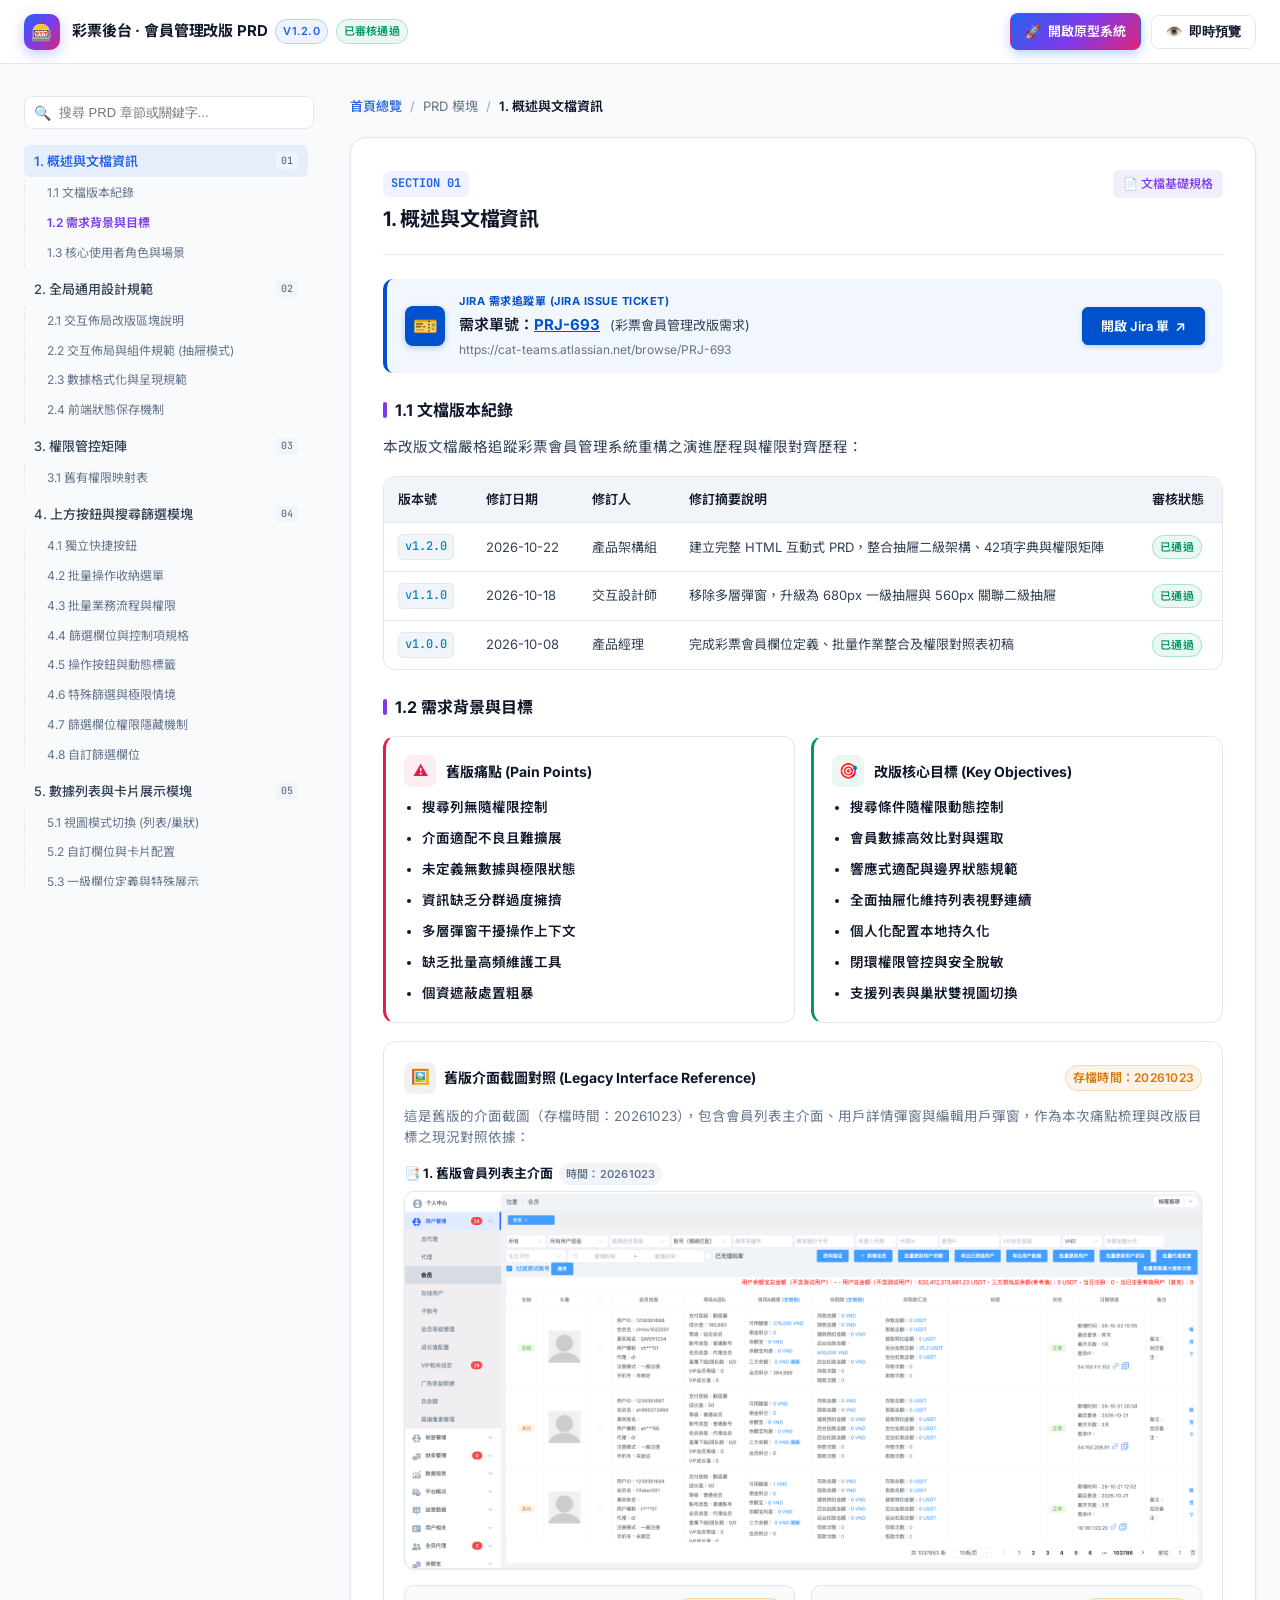
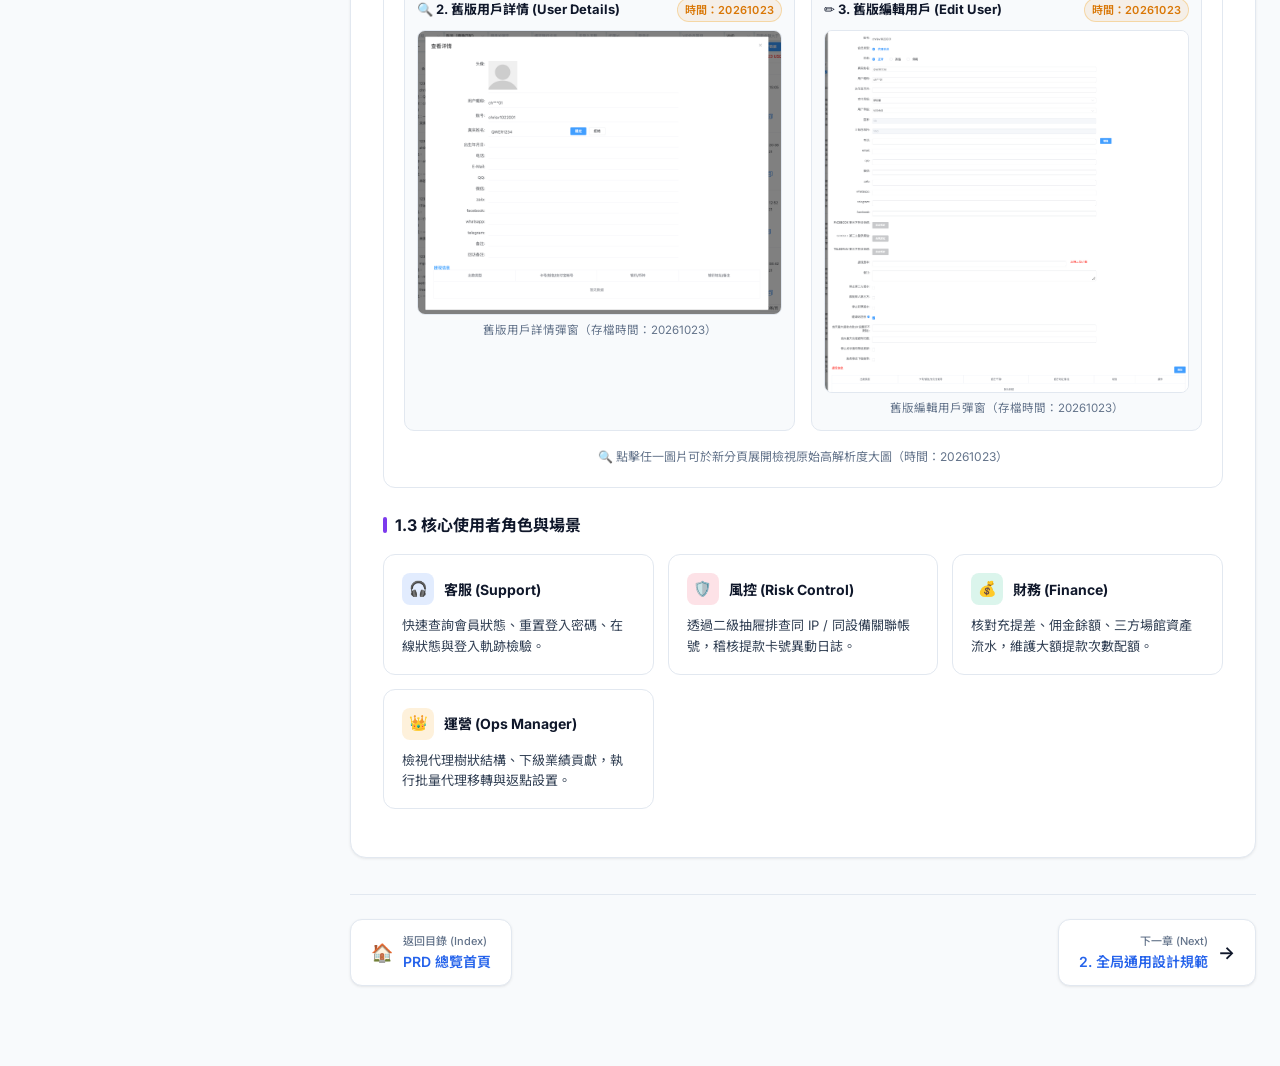
==== section-1.html @ 3790c060 "feat: 彩票後台會員管理改版 PRD 與交互設計規格文檔" ====
<!DOCTYPE html>
<html lang="zh-TW">

<head>
  <meta charset="UTF-8">
  <meta name="viewport" content="width=device-width, initial-scale=1.0">
  <title>《彩票後台 - 會員管理改版 PRD》- 1. 概述與文檔資訊</title>
  <meta name="description" content="文檔版本修訂歷史、舊版痛點（多層彈窗、無數據未定義、個資粗暴留白）與改版目標。">

  <!-- Google Fonts: Inter & JetBrains Mono -->
  <link rel="preconnect" href="https://fonts.googleapis.com">
  <link rel="preconnect" href="https://fonts.gstatic.com" crossorigin>
  <link
    href="https://fonts.googleapis.com/css2?family=Inter:wght@300;400;500;600;700;800&family=JetBrains+Mono:wght@400;500;600&family=Noto+Sans+TC:wght@300;400;500;700&display=swap"
    rel="stylesheet">

  <link rel="stylesheet" href="css/style.css">
</head>

<body>

  <!-- Top Sticky Bar -->
  <header class="site-header">
    <a href="index.html" class="brand-area">
      <div class="brand-icon">🎰</div>
      <div class="brand-info">
        <h1>
          彩票後台 · 會員管理改版 PRD
          <span class="badge-tag badge-primary">v1.2.0</span>
          <span class="badge-tag badge-emerald">已審核通過</span>
        </h1>
      </div>
    </a>

    <div class="header-actions">
      <!-- Direct Prototype Link -->
      <a href="https://pm-doc-new-sport.pages.dev/" target="_blank" class="btn btn-primary" id="open-prototype-btn">
        <span>🚀</span>
        <span>開啟原型系統</span>
      </a>

      <!-- Quick Embed Preview Trigger -->
      <button class="btn btn-outline"
        onclick="openPrototypeModal('https://pm-doc-new-sport.pages.dev/content.html?mock=normal')">
        <span>👁️</span>
        <span>即時預覽</span>
      </button>
    </div>
  </header>

  <!-- Main Container -->
  <div class="app-container">

    <!-- Left Sidebar: TOC -->
    <aside class="sidebar">
      <div class="toc-search-box">
        <span class="toc-search-icon">🔍</span>
        <input type="text" class="toc-search-input" id="toc-filter" placeholder="搜尋 PRD 章節或關鍵字..."
          oninput="filterTOC()">
      </div>

      <nav class="toc-nav">
        <ul class="toc-list" id="toc-list">
          <li class="toc-item">
            <a href="section-1.html" class="toc-link active">
              <span>1. 概述與文檔資訊</span>
              <span class="toc-badge">01</span>
            </a>
            <ul class="toc-sublist">
              <li><a href="#sec-1-1" class="toc-sublink">1.1 文檔版本紀錄</a></li>
              <li><a href="#sec-1-2" class="toc-sublink">1.2 需求背景與目標</a></li>
              <li><a href="#sec-1-3" class="toc-sublink">1.3 核心使用者角色與場景</a></li>
            </ul>
          </li>
          <li class="toc-item">
            <a href="section-2.html" class="toc-link">
              <span>2. 全局通用設計規範</span>
              <span class="toc-badge">02</span>
            </a>
            <ul class="toc-sublist">
              <li><a href="section-2.html#sec-2-1" class="toc-sublink">2.1 交互佈局改版區塊說明</a></li>
              <li><a href="section-2.html#sec-2-2" class="toc-sublink">2.2 交互佈局與組件規範 (抽屜模式)</a></li>
              <li><a href="section-2.html#sec-2-3" class="toc-sublink">2.3 數據格式化與呈現規範</a></li>
              <li><a href="section-2.html#sec-2-4" class="toc-sublink">2.4 前端狀態保存機制</a></li>
            </ul>
          </li>
          <li class="toc-item">
            <a href="section-3.html" class="toc-link">
              <span>3. 權限管控矩陣</span>
              <span class="toc-badge">03</span>
            </a>
            <ul class="toc-sublist">
              <li><a href="section-3.html#sec-3-1" class="toc-sublink">3.1 舊有權限映射表</a></li>
            </ul>
          </li>
          <li class="toc-item">
            <a href="section-4.html" class="toc-link">
              <span>4. 上方按鈕與搜尋篩選模塊</span>
              <span class="toc-badge">04</span>
            </a>
            <ul class="toc-sublist">
              <li><a href="section-4.html#sec-4-1" class="toc-sublink">4.1 獨立快捷按鈕</a></li>
              <li><a href="section-4.html#sec-4-2" class="toc-sublink">4.2 批量操作收納選單</a></li>
              <li><a href="section-4.html#sec-4-3" class="toc-sublink">4.3 批量業務流程與權限</a></li>
              <li><a href="section-4.html#sec-4-4" class="toc-sublink">4.4 篩選欄位與控制項規格</a></li>
              <li><a href="section-4.html#sec-4-5" class="toc-sublink">4.5 操作按鈕與動態標籤</a></li>
              <li><a href="section-4.html#sec-4-6" class="toc-sublink">4.6 特殊篩選與極限情境</a></li>
              <li><a href="section-4.html#sec-4-7" class="toc-sublink">4.7 篩選欄位權限隱藏機制</a></li>
              <li><a href="section-4.html#sec-4-8" class="toc-sublink">4.8 自訂篩選欄位</a></li>
            </ul>
          </li>
          <li class="toc-item">
            <a href="section-5.html" class="toc-link">
              <span>5. 數據列表與卡片展示模塊</span>
              <span class="toc-badge">05</span>
            </a>
            <ul class="toc-sublist">
              <li><a href="section-5.html#sec-5-1" class="toc-sublink">5.1 視圖模式切換 (列表/巢狀)</a></li>
              <li><a href="section-5.html#sec-5-2" class="toc-sublink">5.2 自訂欄位與卡片配置</a></li>
              <li><a href="section-5.html#sec-5-3" class="toc-sublink">5.3 一級欄位定義與特殊展示</a></li>
              <li><a href="section-5.html#sec-5-3-2" class="toc-sublink">5.3.2 列表模式展開卡片規格</a></li>
            </ul>
          </li>
          <li class="toc-item">
            <a href="section-6.html" class="toc-link">
              <span>6. 單筆會員操作與詳情抽屜</span>
              <span class="toc-badge">06</span>
            </a>
            <ul class="toc-sublist">
              <li><a href="section-6.html#sec-6-1" class="toc-sublink">6.1 編輯用戶抽屜 (基本信息/設置)</a></li>
              <li><a href="section-6.html#sec-6-2" class="toc-sublink">6.2 會員詳情抽屜 (4大分頁)</a></li>
              <li><a href="section-6.html#sec-6-3" class="toc-sublink">6.3 二級抽屜互動機制 (同IP/設備)</a></li>
            </ul>
          </li>
          <li class="toc-item">
            <a href="section-7.html" class="toc-link">
              <span>7. 介面狀態規範</span>
              <span class="toc-badge">07</span>
            </a>
            <ul class="toc-sublist">
              <li><a href="section-7.html#sec-7-1" class="toc-sublink">7.1 正常狀態 (Normal State)</a></li>
              <li><a href="section-7.html#sec-7-2" class="toc-sublink">7.2 無數據狀態 (Empty State)</a></li>
              <li><a href="section-7.html#sec-7-3" class="toc-sublink">7.3 極限狀態 (Edge / Extreme State)</a></li>
            </ul>
          </li>
          <li class="toc-item">
            <a href="section-8.html" class="toc-link">
              <span>8. 附錄：欄位字典與數據定義</span>
              <span class="toc-badge">08</span>
            </a>
            <ul class="toc-sublist">
              <li><a href="section-8.html#sec-8-1" class="toc-sublink">8.1 基礎帳號與狀態 (12項)</a></li>
              <li><a href="section-8.html#sec-8-2" class="toc-sublink">8.2 等級與額度 (7項)</a></li>
              <li><a href="section-8.html#sec-8-3" class="toc-sublink">8.3 財務與資金流水 (13項)</a></li>
              <li><a href="section-8.html#sec-8-4" class="toc-sublink">8.4 關係、推薦與軌跡 (8項)</a></li>
              <li><a href="section-8.html#sec-8-5" class="toc-sublink">8.5 備註欄位 (2項)</a></li>
            </ul>
          </li>
        </ul>
      </nav>
    </aside>

    <!-- Main Content Area -->
    <main class="content-area">

      <!-- Breadcrumb Bar -->
      <div class="breadcrumb-bar">
        <a href="index.html">首頁總覽</a>
        <span class="breadcrumb-separator">/</span>
        <span>PRD 模塊</span>
        <span class="breadcrumb-separator">/</span>
        <span style="color: var(--text-main); font-weight: 600;">1. 概述與文檔資訊</span>
      </div>

      <!-- SECTION 1 -->
      <section id="section-1" class="section-card">
        <div class="section-header">
          <div>
            <span class="section-number">SECTION 01</span>
            <h2 class="section-title">1. 概述與文檔資訊</h2>
          </div>
          <span class="section-source">📄 文檔基礎規格</span>
        </div>

        <!-- Jira Issue Link Banner -->
        <div class="callout callout-info"
          style="margin-bottom: 24px; display: flex; align-items: center; justify-content: space-between; flex-wrap: wrap; gap: 16px; background: rgba(0, 82, 204, 0.05); border-left: 4px solid #0052CC; padding: 14px 18px;">
          <div style="display: flex; align-items: center; gap: 14px;">
            <div
              style="width: 40px; height: 40px; border-radius: 8px; background: #0052CC; display: flex; align-items: center; justify-content: center; color: #fff; font-size: 20px; flex-shrink: 0; box-shadow: 0 2px 6px rgba(0, 82, 204, 0.25);">
              🎫
            </div>
            <div>
              <div
                style="font-size: 11px; font-weight: 700; color: #0052CC; text-transform: uppercase; letter-spacing: 0.5px; margin-bottom: 2px;">
                Jira 需求追蹤單 (Jira Issue Ticket)
              </div>
              <div style="font-size: 15px; font-weight: 600; color: var(--text-main);">
                需求單號：<a href="https://cat-teams.atlassian.net/browse/PRJ-693" target="_blank" rel="noopener noreferrer"
                  style="color: #0052CC; font-weight: 700; text-decoration: underline;">PRJ-693</a>
                <span
                  style="color: var(--text-muted); font-weight: 400; font-size: 13px; margin-left: 6px;">(彩票會員管理改版需求)</span>
              </div>
              <div style="font-size: 12px; color: var(--text-subtle); margin-top: 3px; font-family: var(--font-mono);">
                <a href="https://cat-teams.atlassian.net/browse/PRJ-693" target="_blank" rel="noopener noreferrer"
                  style="color: inherit; text-decoration: none;">https://cat-teams.atlassian.net/browse/PRJ-693</a>
              </div>
            </div>
          </div>
          <div>
            <a href="https://cat-teams.atlassian.net/browse/PRJ-693" target="_blank" rel="noopener noreferrer"
              class="btn btn-primary"
              style="background: #0052CC; border-color: #0052CC; padding: 7px 18px; font-size: 13px; font-weight: 600; text-decoration: none; border-radius: 6px; box-shadow: 0 2px 4px rgba(0, 82, 204, 0.2); display: inline-flex; align-items: center; gap: 6px;">
              <span>開啟 Jira 單</span>
              <span style="font-size: 14px;">↗</span>
            </a>
          </div>
        </div>

        <h3 id="sec-1-1" class="sub-title">1.1 文檔版本紀錄</h3>
        <p class="paragraph">本改版文檔嚴格追蹤彩票會員管理系統重構之演進歷程與權限對齊歷程：</p>

        <div class="table-container">
          <table class="data-table">
            <thead>
              <tr>
                <th>版本號</th>
                <th>修訂日期</th>
                <th>修訂人</th>
                <th>修訂摘要說明</th>
                <th>審核狀態</th>
              </tr>
            </thead>
            <tbody>
              <tr>
                <td><span class="code-pill">v1.2.0</span></td>
                <td>2026-10-22</td>
                <td>產品架構組</td>
                <td>建立完整 HTML 互動式 PRD，整合抽屜二級架構、42項字典與權限矩陣</td>
                <td><span class="badge-tag badge-emerald">已通過</span></td>
              </tr>
              <tr>
                <td><span class="code-pill">v1.1.0</span></td>
                <td>2026-10-18</td>
                <td>交互設計師</td>
                <td>移除多層彈窗，升級為 680px 一級抽屜與 560px 關聯二級抽屜</td>
                <td><span class="badge-tag badge-emerald">已通過</span></td>
              </tr>
              <tr>
                <td><span class="code-pill">v1.0.0</span></td>
                <td>2026-10-08</td>
                <td>產品經理</td>
                <td>完成彩票會員欄位定義、批量作業整合及權限對照表初稿</td>
                <td><span class="badge-tag badge-emerald">已通過</span></td>
              </tr>
            </tbody>
          </table>
        </div>

        <h3 id="sec-1-2" class="sub-title">1.2 需求背景與目標</h3>
        <div class="grid-2">
          <div class="feature-box" style="border-left: 3px solid var(--rose);">
            <div class="feature-box-header">
              <div class="feature-icon" style="background: var(--rose-light); color: var(--rose);">⚠️</div>
              <div class="feature-title">舊版痛點 (Pain Points)</div>
            </div>
            <div class="feature-desc">
              <ul
                style="padding-left: 18px; margin-top: 6px; display: flex; flex-direction: column; gap: 10px; color: var(--text-main, #0f172a); font-weight: 600; font-size: 13.5px;">
                <li>搜尋列無隨權限控制</li>
                <li>介面適配不良且難擴展</li>
                <li>未定義無數據與極限狀態</li>
                <li>資訊缺乏分群過度擁擠</li>
                <li>多層彈窗干擾操作上下文</li>
                <li>缺乏批量高頻維護工具</li>
                <li>個資遮蔽處置粗暴</li>
              </ul>
            </div>
          </div>

          <div class="feature-box" style="border-left: 3px solid var(--emerald);">
            <div class="feature-box-header">
              <div class="feature-icon" style="background: var(--emerald-light); color: var(--emerald);">🎯</div>
              <div class="feature-title">改版核心目標 (Key Objectives)</div>
            </div>
            <div class="feature-desc">
              <ul
                style="padding-left: 18px; margin-top: 6px; display: flex; flex-direction: column; gap: 10px; color: var(--text-main, #0f172a); font-weight: 600; font-size: 13.5px;">
                <li>搜尋條件隨權限動態控制</li>
                <li>會員數據高效比對與選取</li>
                <li>響應式適配與邊界狀態規範</li>
                <li>全面抽屜化維持列表視野連續</li>
                <li>個人化配置本地持久化</li>
                <li>閉環權限管控與安全脫敏</li>
                <li>支援列表與巢狀雙視圖切換</li>
              </ul>
            </div>
          </div>
        </div>

        <!-- Legacy Interface Screenshot Reference -->
        <div class="feature-box" style="margin-top: 18px; padding: 20px;">
          <div class="feature-box-header"
            style="justify-content: space-between; align-items: center; margin-bottom: 12px;">
            <div style="display: flex; align-items: center; gap: 8px;">
              <div class="feature-icon" style="background: rgba(148, 163, 184, 0.15); color: #475569;">🖼️</div>
              <div class="feature-title">舊版介面截圖對照 (Legacy Interface Reference)</div>
            </div>
            <span class="badge-tag badge-amber" style="font-size: 12px;">存檔時間：20261023</span>
          </div>
          <p style="font-size: 13.5px; color: var(--text-subtle); margin-bottom: 14px; line-height: 1.6;">
            這是舊版的介面截圖（存檔時間：20261023），包含會員列表主介面、用戶詳情彈窗與編輯用戶彈窗，作為本次痛點梳理與改版目標之現況對照依據：
          </p>

          <!-- 1. 主列表介面 -->
          <div style="margin-bottom: 16px;">
            <div
              style="font-size: 13px; font-weight: 700; color: var(--text-main); margin-bottom: 6px; display: flex; align-items: center; gap: 6px;">
              <span>📑 1. 舊版會員列表主介面</span>
              <span class="badge-tag" style="background: #f1f5f9; color: #64748b; font-size: 11px;">時間：20261023</span>
            </div>
            <div
              style="border-radius: 10px; overflow: hidden; border: 1px solid var(--border-subtle); box-shadow: var(--shadow-sm); background: #f8fafc;">
              <a href="lottery_usermagement_1023.png" target="_blank" title="點擊檢視原圖">
                <img src="lottery_usermagement_1023.png" alt="舊版彩票會員管理介面截圖 20261023"
                  style="width: 100%; height: auto; display: block; cursor: zoom-in;">
              </a>
            </div>
          </div>

          <!-- 2. 用戶詳情與編輯用戶 2-Column Grid -->
          <div class="grid-2" style="margin-top: 14px; gap: 16px;">
            <!-- 用戶詳情 -->
            <div
              style="background: var(--bg-body); border: 1px solid var(--border-subtle); border-radius: 10px; padding: 12px;">
              <div
                style="font-size: 13px; font-weight: 700; color: var(--text-main); margin-bottom: 8px; display: flex; align-items: center; justify-content: space-between;">
                <span>🔍 2. 舊版用戶詳情 (User Details)</span>
                <span class="badge-tag badge-amber" style="font-size: 11px;">時間：20261023</span>
              </div>
              <div
                style="border-radius: 8px; overflow: hidden; border: 1px solid var(--border-subtle); background: #fff;">
                <a href="lottery_usermagement_1023_detail.png" target="_blank" title="點擊檢視用戶詳情原圖">
                  <img src="lottery_usermagement_1023_detail.png" alt="舊版彩票會員用戶詳情截圖 20261023"
                    style="width: 100%; height: auto; display: block; cursor: zoom-in;">
                </a>
              </div>
              <div style="margin-top: 6px; font-size: 11.5px; color: var(--text-subtle); text-align: center;">
                舊版用戶詳情彈窗（存檔時間：20261023）
              </div>
            </div>

            <!-- 編輯用戶 -->
            <div
              style="background: var(--bg-body); border: 1px solid var(--border-subtle); border-radius: 10px; padding: 12px;">
              <div
                style="font-size: 13px; font-weight: 700; color: var(--text-main); margin-bottom: 8px; display: flex; align-items: center; justify-content: space-between;">
                <span>✏️ 3. 舊版編輯用戶 (Edit User)</span>
                <span class="badge-tag badge-amber" style="font-size: 11px;">時間：20261023</span>
              </div>
              <div
                style="border-radius: 8px; overflow: hidden; border: 1px solid var(--border-subtle); background: #fff;">
                <a href="lottery_usermagement_1023_edit.png" target="_blank" title="點擊檢視編輯用戶原圖">
                  <img src="lottery_usermagement_1023_edit.png" alt="舊版彩票會員編輯用戶截圖 20261023"
                    style="width: 100%; height: auto; display: block; cursor: zoom-in;">
                </a>
              </div>
              <div style="margin-top: 6px; font-size: 11.5px; color: var(--text-subtle); text-align: center;">
                舊版編輯用戶彈窗（存檔時間：20261023）
              </div>
            </div>
          </div>

          <div style="margin-top: 10px; font-size: 12px; color: var(--text-subtle); text-align: center;">
            🔍 點擊任一圖片可於新分頁展開檢視原始高解析度大圖（時間：20261023）
          </div>
        </div>

        <h3 id="sec-1-3" class="sub-title">1.3 核心使用者角色與場景</h3>
        <div class="grid-4">
          <div class="feature-box">
            <div class="feature-box-header">
              <div class="feature-icon" style="background: rgba(59, 130, 246, 0.15); color: var(--primary);">🎧</div>
              <div class="feature-title">客服 (Support)</div>
            </div>
            <div class="feature-desc">快速查詢會員狀態、重置登入密碼、在線狀態與登入軌跡檢驗。</div>
          </div>
          <div class="feature-box">
            <div class="feature-box-header">
              <div class="feature-icon" style="background: rgba(244, 63, 94, 0.15); color: var(--rose);">🛡️</div>
              <div class="feature-title">風控 (Risk Control)</div>
            </div>
            <div class="feature-desc">透過二級抽屜排查同 IP / 同設備關聯帳號，稽核提款卡號異動日誌。</div>
          </div>
          <div class="feature-box">
            <div class="feature-box-header">
              <div class="feature-icon" style="background: rgba(16, 185, 129, 0.15); color: var(--emerald);">💰</div>
              <div class="feature-title">財務 (Finance)</div>
            </div>
            <div class="feature-desc">核對充提差、佣金餘額、三方場館資產流水，維護大額提款次數配額。</div>
          </div>
          <div class="feature-box">
            <div class="feature-box-header">
              <div class="feature-icon" style="background: rgba(245, 158, 11, 0.15); color: var(--amber);">👑</div>
              <div class="feature-title">運營 (Ops Manager)</div>
            </div>
            <div class="feature-desc">檢視代理樹狀結構、下級業績貢獻，執行批量代理移轉與返點設置。</div>
          </div>
        </div>
      </section>

      <!-- Page Navigation Buttons -->
      <div class="page-nav-bar">
        <a href="index.html" class="page-nav-btn prev">
          <span style="font-size: 18px;">🏠</span>
          <div>
            <span class="page-nav-subtitle">返回目錄 (Index)</span>
            <span class="page-nav-title">PRD 總覽首頁</span>
          </div>
        </a>
        <a href="section-2.html" class="page-nav-btn next">
          <div>
            <span class="page-nav-subtitle">下一章 (Next)</span>
            <span class="page-nav-title">2. 全局通用設計規範</span>
          </div>
          <span style="font-size: 18px;">→</span>
        </a>
      </div>

    </main>
  </div>

  <!-- Prototype Interactive Modal Preview -->
  <div class="modal-overlay" id="prototype-modal" onclick="closePrototypeModal(event)">
    <div class="modal-window" onclick="event.stopPropagation()">
      <div class="modal-header">
        <div style="display: flex; align-items: center; gap: 10px;">
          <span style="font-size: 16px;">🖥️</span>
          <span style="font-weight: 700; font-size: 14px;" id="modal-title">彩票會員管理原型預覽 (Prototype Live Preview)</span>
          <span class="badge-tag badge-primary" id="modal-state-badge">NORMAL STATE</span>
        </div>
        <div style="display: flex; align-items: center; gap: 8px;">
          <button class="btn btn-sm btn-outline"
            onclick="switchModalIframe('https://pm-doc-new-sport.pages.dev/content.html?mock=normal')">🟢 正常</button>
          <button class="btn btn-sm btn-outline"
            onclick="switchModalIframe('https://pm-doc-new-sport.pages.dev/content.html?mock=nodata&mode=nested')">📭
            無數據</button>
          <button class="btn btn-sm btn-outline"
            onclick="switchModalIframe('https://pm-doc-new-sport.pages.dev/content.html?mock=extreme&mode=nested')">⚡
            極限</button>
          <a href="https://pm-doc-new-sport.pages.dev/" target="_blank" class="btn btn-sm btn-primary">在新視窗開啟 ↗</a>
          <button class="icon-btn" onclick="closePrototypeModal()"
            style="width: 28px; height: 28px; font-size: 14px;">✕</button>
        </div>
      </div>
      <div class="modal-body">
        <iframe id="prototype-iframe" src="" title="Prototype Sandbox"></iframe>
      </div>
    </div>
  </div>

  <!-- Back to Top Floating Button -->
  <button class="back-to-top" id="back-to-top" onclick="window.scrollTo({top: 0, behavior: 'smooth'})" title="回到頂部">
    ↑
  </button>

  <script src="js/main.js"></script>
</body>

</html>
---- css/style.css ----
/* CSS Variables & Theme Configuration (Clean White Mode) */
    :root {
      --primary: #2563eb;
      --primary-hover: #1d4ed8;
      --primary-light: rgba(37, 99, 235, 0.08);
      --accent: #7c3aed;
      --accent-gradient: linear-gradient(135deg, #2563eb 0%, #7c3aed 50%, #db2777 100%);
      --emerald: #059669;
      --emerald-light: rgba(5, 150, 105, 0.08);
      --amber: #d97706;
      --amber-light: rgba(217, 119, 6, 0.08);
      --rose: #e11d48;
      --rose-light: rgba(225, 29, 72, 0.08);
      --indigo: #4f46e5;
      
      /* Pure White & Clean Slate Tokens */
      --bg-body: #f8fafc;
      --bg-surface: #ffffff;
      --bg-surface-elevated: #f1f5f9;
      --bg-card: #ffffff;
      --bg-card-hover: #f8fafc;
      --border-subtle: #e2e8f0;
      --border-focus: rgba(37, 99, 235, 0.4);
      --text-main: #0f172a;
      --text-muted: #334155;
      --text-subtle: #64748b;
      --header-bg: rgba(255, 255, 255, 0.94);
      --code-bg: #f1f5f9;
      --table-stripe: #f8fafc;
      --shadow-sm: 0 1px 3px 0 rgba(0, 0, 0, 0.07), 0 1px 2px -1px rgba(0, 0, 0, 0.05);
      --shadow-lg: 0 16px 32px -8px rgba(0, 0, 0, 0.12);
      --shadow-glow: 0 0 20px rgba(37, 99, 235, 0.12);
    }

    * {
      box-sizing: border-box;
      margin: 0;
      padding: 0;
    }

    body {
      font-family: 'Inter', 'Noto Sans TC', system-ui, -apple-system, sans-serif;
      background-color: var(--bg-body);
      color: var(--text-main);
      line-height: 1.65;
      font-size: 15px;
      transition: background-color 0.25s ease, color 0.25s ease;
      overflow-x: hidden;
    }

    /* Scrollbar */
    ::-webkit-scrollbar {
      width: 7px;
      height: 7px;
    }
    ::-webkit-scrollbar-track {
      background: var(--bg-body);
    }
    ::-webkit-scrollbar-thumb {
      background: var(--bg-surface-elevated);
      border-radius: 4px;
    }
    ::-webkit-scrollbar-thumb:hover {
      background: var(--text-subtle);
    }

    /* Top Sticky Header */
    header.site-header {
      position: sticky;
      top: 0;
      z-index: 50;
      backdrop-filter: blur(14px);
      -webkit-backdrop-filter: blur(14px);
      background: var(--header-bg);
      border-bottom: 1px solid var(--border-subtle);
      height: 64px;
      display: flex;
      align-items: center;
      justify-content: space-between;
      padding: 0 24px;
      gap: 16px;
    }

    .brand-area {
      display: flex;
      align-items: center;
      gap: 12px;
      text-decoration: none;
      color: inherit;
    }

    .brand-icon {
      width: 36px;
      height: 36px;
      border-radius: 10px;
      background: var(--accent-gradient);
      display: flex;
      align-items: center;
      justify-content: center;
      color: #fff;
      font-size: 18px;
      box-shadow: 0 4px 14px rgba(99, 102, 241, 0.35);
      flex-shrink: 0;
    }

    .brand-info h1 {
      font-size: 15px;
      font-weight: 700;
      letter-spacing: -0.01em;
      display: flex;
      align-items: center;
      gap: 8px;
      color: var(--text-main);
    }

    .badge-tag {
      display: inline-flex;
      align-items: center;
      gap: 3px;
      white-space: nowrap;
      font-size: 11px;
      padding: 2px 7px;
      border-radius: 999px;
      font-weight: 600;
      letter-spacing: 0.02em;
      text-transform: uppercase;
    }
    .badge-primary { background: var(--primary-light); color: var(--primary); border: 1px solid rgba(59, 130, 246, 0.3); }
    .badge-emerald { background: var(--emerald-light); color: var(--emerald); border: 1px solid rgba(16, 185, 129, 0.3); }
    .badge-amber { background: var(--amber-light); color: var(--amber); border: 1px solid rgba(245, 158, 11, 0.3); }
    .badge-purple { background: rgba(139, 92, 246, 0.15); color: var(--accent); border: 1px solid rgba(139, 92, 246, 0.3); }

    .header-actions {
      display: flex;
      align-items: center;
      gap: 10px;
    }

    .btn {
      display: inline-flex;
      align-items: center;
      justify-content: center;
      gap: 7px;
      font-size: 13px;
      font-weight: 600;
      padding: 7px 14px;
      border-radius: 8px;
      cursor: pointer;
      text-decoration: none;
      transition: all 0.2s cubic-bezier(0.16, 1, 0.3, 1);
      border: 1px solid transparent;
      user-select: none;
      white-space: nowrap;
    }

    .btn-primary {
      background: var(--accent-gradient);
      color: #ffffff;
      box-shadow: 0 4px 12px rgba(59, 130, 246, 0.35);
    }
    .btn-primary:hover {
      box-shadow: 0 6px 18px rgba(59, 130, 246, 0.5);
      transform: translateY(-1px);
    }

    .btn-outline {
      background: var(--bg-surface);
      color: var(--text-main);
      border: 1px solid var(--border-subtle);
    }
    .btn-outline:hover {
      background: var(--bg-surface-elevated);
      border-color: var(--text-subtle);
    }

    .btn-sm {
      padding: 5px 10px;
      font-size: 12px;
      border-radius: 6px;
    }

    .icon-btn {
      width: 36px;
      height: 36px;
      border-radius: 8px;
      background: var(--bg-surface);
      border: 1px solid var(--border-subtle);
      color: var(--text-muted);
      cursor: pointer;
      display: flex;
      align-items: center;
      justify-content: center;
      transition: all 0.2s;
    }
    .icon-btn:hover {
      color: var(--text-main);
      border-color: var(--border-focus);
      background: var(--bg-surface-elevated);
    }

    /* Prototype Hero Quick Banner */
    .prototype-hero {
      background: linear-gradient(180deg, #eff6ff 0%, #ffffff 100%);
      border-bottom: 1px solid var(--border-subtle);
      padding: 24px;
      position: relative;
      overflow: hidden;
    }
    .prototype-hero::before {
      content: '';
      position: absolute;
      top: -100px;
      right: -80px;
      width: 320px;
      height: 320px;
      background: radial-gradient(circle, rgba(59, 130, 246, 0.12) 0%, transparent 70%);
      pointer-events: none;
    }

    .hero-content {
      max-width: 1380px;
      margin: 0 auto;
      display: flex;
      flex-wrap: wrap;
      align-items: center;
      justify-content: space-between;
      gap: 20px;
    }

    .hero-text {
      flex: 1 1 500px;
    }
    .hero-title {
      font-size: 24px;
      font-weight: 800;
      letter-spacing: -0.02em;
      margin-bottom: 8px;
      background: linear-gradient(to right, #1d4ed8, #7c3aed, #db2777);
      -webkit-background-clip: text;
      -webkit-text-fill-color: transparent;
    }
    .hero-subtitle {
      color: var(--text-muted);
      font-size: 14px;
      max-width: 720px;
      line-height: 1.6;
    }

    .hero-prototype-card {
      background: var(--bg-surface);
      border: 1px solid var(--border-subtle);
      border-radius: 14px;
      padding: 16px 20px;
      display: flex;
      flex-direction: column;
      gap: 12px;
      box-shadow: var(--shadow-sm);
      min-width: 340px;
      backdrop-filter: blur(8px);
    }

    .prototype-card-header {
      display: flex;
      align-items: center;
      justify-content: space-between;
      font-size: 13px;
      font-weight: 600;
      color: var(--text-muted);
    }

    .prototype-card-actions {
      display: flex;
      align-items: center;
      gap: 8px;
      flex-wrap: wrap;
    }

    .scenario-pills {
      display: flex;
      align-items: center;
      gap: 6px;
      flex-wrap: wrap;
      font-size: 12px;
      color: var(--text-subtle);
    }
    .pill-link {
      padding: 3px 8px;
      border-radius: 6px;
      background: var(--bg-surface-elevated);
      color: var(--text-muted);
      text-decoration: none;
      font-size: 11px;
      font-weight: 500;
      transition: all 0.15s;
      border: 1px solid transparent;
    }
    .pill-link:hover {
      background: var(--primary-light);
      color: var(--primary);
      border-color: rgba(59, 130, 246, 0.3);
    }

    /* Main Container Layout */
    .app-container {
      max-width: 1420px;
      margin: 0 auto;
      display: grid;
      grid-template-columns: 290px minmax(0, 1fr);
      gap: 36px;
      padding: 32px 24px 80px 24px;
    }

    /* Left Sidebar: Navigation & Table of Contents */
    aside.sidebar {
      position: sticky;
      top: 88px;
      height: calc(100vh - 110px);
      display: flex;
      flex-direction: column;
      gap: 16px;
    }

    .toc-search-box {
      position: relative;
    }
    .toc-search-input {
      width: 100%;
      background: var(--bg-surface);
      border: 1px solid var(--border-subtle);
      border-radius: 8px;
      padding: 8px 12px 8px 34px;
      font-size: 13px;
      color: var(--text-main);
      outline: none;
      transition: all 0.2s;
    }
    .toc-search-input:focus {
      border-color: var(--border-focus);
      box-shadow: 0 0 0 3px rgba(59, 130, 246, 0.15);
    }
    .toc-search-icon {
      position: absolute;
      left: 10px;
      top: 50%;
      transform: translateY(-50%);
      color: var(--text-subtle);
      pointer-events: none;
      font-size: 14px;
    }

    .toc-nav {
      overflow-y: auto;
      padding-right: 6px;
      flex: 1;
    }

    .toc-list {
      list-style: none;
      display: flex;
      flex-direction: column;
      gap: 2px;
    }

    .toc-item {
      font-size: 13px;
    }

    .toc-link {
      display: flex;
      align-items: center;
      justify-content: space-between;
      padding: 7px 10px;
      border-radius: 6px;
      color: var(--text-muted);
      text-decoration: none;
      transition: all 0.15s;
      font-weight: 500;
      line-height: 1.4;
    }
    .toc-link:hover {
      color: var(--text-main);
      background: var(--bg-surface);
    }
    .toc-link.active {
      color: var(--primary);
      background: var(--primary-light);
      font-weight: 600;
    }

    .toc-badge {
      font-size: 10px;
      padding: 1px 5px;
      border-radius: 4px;
      background: var(--bg-surface-elevated);
      color: var(--text-subtle);
      font-family: 'JetBrains Mono', monospace;
    }

    .toc-sublist {
      list-style: none;
      padding-left: 14px;
      margin-top: 2px;
      margin-bottom: 4px;
      border-left: 1px dashed var(--border-subtle);
      display: flex;
      flex-direction: column;
      gap: 2px;
    }

    .toc-sublink {
      font-size: 12px;
      padding: 4px 8px;
      color: var(--text-subtle);
      text-decoration: none;
      display: block;
      border-radius: 5px;
      transition: all 0.15s;
    }
    .toc-sublink:hover {
      color: var(--text-main);
      background: var(--bg-surface);
    }
    .toc-sublink.active {
      color: var(--accent);
      font-weight: 600;
    }

    /* Content Area Styles */
    main.content-area {
      min-width: 0;
    }

    .section-card {
      background: var(--bg-card);
      border: 1px solid var(--border-subtle);
      border-radius: 16px;
      padding: 32px;
      margin-bottom: 32px;
      backdrop-filter: blur(8px);
      box-shadow: var(--shadow-sm);
      transition: border-color 0.2s, box-shadow 0.2s;
    }
    .section-card:hover {
      border-color: #cbd5e1;
      box-shadow: 0 4px 20px -2px rgba(0, 0, 0, 0.06);
    }

    .section-header {
      display: flex;
      align-items: flex-start;
      justify-content: space-between;
      gap: 16px;
      border-bottom: 1px solid var(--border-subtle);
      padding-bottom: 18px;
      margin-bottom: 24px;
    }

    .section-number {
      font-family: 'JetBrains Mono', monospace;
      font-size: 12px;
      font-weight: 700;
      color: var(--primary);
      background: var(--primary-light);
      padding: 3px 8px;
      border-radius: 6px;
      display: inline-block;
      margin-bottom: 6px;
    }

    .section-title {
      font-size: 20px;
      font-weight: 700;
      color: var(--text-main);
      letter-spacing: -0.01em;
    }

    .section-source {
      font-size: 12px;
      color: var(--accent);
      background: rgba(139, 92, 246, 0.1);
      padding: 4px 10px;
      border-radius: 6px;
      font-weight: 500;
      display: inline-flex;
      align-items: center;
      gap: 4px;
    }

    h3.sub-title {
      font-size: 16px;
      font-weight: 700;
      color: var(--text-main);
      margin: 24px 0 12px 0;
      display: flex;
      align-items: center;
      gap: 8px;
    }
    h3.sub-title::before {
      content: '';
      width: 4px;
      height: 16px;
      background: var(--accent);
      border-radius: 2px;
      display: inline-block;
    }

    p.paragraph {
      color: var(--text-muted);
      font-size: 14.5px;
      margin-bottom: 14px;
      line-height: 1.7;
    }

    /* Cards Grid */
    .grid-2 {
      display: grid;
      grid-template-columns: repeat(auto-fit, minmax(320px, 1fr));
      gap: 16px;
      margin: 16px 0;
    }
    .grid-3 {
      display: grid;
      grid-template-columns: repeat(auto-fit, minmax(260px, 1fr));
      gap: 16px;
      margin: 16px 0;
    }
    .grid-4 {
      display: grid;
      grid-template-columns: repeat(auto-fit, minmax(220px, 1fr));
      gap: 14px;
      margin: 16px 0;
    }

    .feature-box {
      background: var(--bg-surface);
      border: 1px solid var(--border-subtle);
      border-radius: 12px;
      padding: 18px;
      transition: all 0.2s;
    }
    .feature-box:hover {
      background: var(--bg-surface-elevated);
      border-color: var(--border-focus);
      transform: translateY(-2px);
      box-shadow: var(--shadow-sm);
    }

    .feature-box-header {
      display: flex;
      align-items: center;
      gap: 10px;
      margin-bottom: 10px;
    }
    .feature-icon {
      width: 32px;
      height: 32px;
      border-radius: 8px;
      display: flex;
      align-items: center;
      justify-content: center;
      font-size: 15px;
      flex-shrink: 0;
    }

    .feature-title {
      font-size: 14px;
      font-weight: 700;
      color: var(--text-main);
    }

    .feature-desc {
      font-size: 13px;
      color: var(--text-muted);
      line-height: 1.55;
    }

    /* Standardized Tables */
    .table-container {
      width: 100%;
      overflow-x: auto;
      border: 1px solid var(--border-subtle);
      border-radius: 12px;
      margin: 16px 0;
      background: var(--bg-surface);
    }

    table.data-table {
      width: 100%;
      border-collapse: collapse;
      font-size: 13px;
      text-align: left;
    }

    table.data-table th {
      background: var(--bg-surface-elevated);
      color: var(--text-main);
      font-weight: 600;
      padding: 12px 14px;
      border-bottom: 1px solid var(--border-subtle);
      white-space: nowrap;
    }

    table.data-table td {
      padding: 11px 14px;
      border-bottom: 1px solid var(--border-subtle);
      color: var(--text-muted);
      vertical-align: middle;
    }

    table.data-table tr:last-child td {
      border-bottom: none;
    }

    table.data-table tbody tr:hover {
      background: var(--table-stripe);
    }

    .code-pill {
      font-family: 'JetBrains Mono', monospace;
      font-size: 12px;
      padding: 2px 6px;
      border-radius: 5px;
      background: var(--code-bg);
      border: 1px solid var(--border-subtle);
      color: #0284c7;
      display: inline-block;
      font-weight: 500;
    }
    .code-pill.muted {
      color: #64748b;
      background: #f1f5f9;
      border-color: #cbd5e1;
    }

    /* Alert / Callout Boxes */
    .callout {
      border-radius: 10px;
      padding: 14px 18px;
      margin: 16px 0;
      display: flex;
      align-items: flex-start;
      gap: 12px;
      font-size: 13.5px;
      line-height: 1.6;
    }
    .callout-info {
      background: rgba(59, 130, 246, 0.08);
      border-left: 4px solid var(--primary);
      color: var(--text-main);
    }
    .callout-warning {
      background: rgba(245, 158, 11, 0.08);
      border-left: 4px solid var(--amber);
      color: var(--text-main);
    }
    .callout-success {
      background: rgba(16, 185, 129, 0.08);
      border-left: 4px solid var(--emerald);
      color: var(--text-main);
    }

    /* Interactive Field Filter Tabs */
    .field-filter-bar {
      display: flex;
      align-items: center;
      justify-content: space-between;
      gap: 12px;
      margin-bottom: 14px;
      flex-wrap: wrap;
    }

    .filter-tab-group {
      display: flex;
      align-items: center;
      gap: 6px;
      flex-wrap: wrap;
    }

    .filter-tab {
      padding: 6px 12px;
      border-radius: 6px;
      font-size: 12px;
      font-weight: 600;
      cursor: pointer;
      background: var(--bg-surface);
      border: 1px solid var(--border-subtle);
      color: var(--text-muted);
      transition: all 0.15s;
    }
    .filter-tab:hover {
      background: var(--bg-surface-elevated);
      color: var(--text-main);
    }
    .filter-tab.active {
      background: var(--primary);
      color: #ffffff;
      border-color: var(--primary);
    }

    .field-search-input {
      background: var(--bg-surface);
      border: 1px solid var(--border-subtle);
      border-radius: 6px;
      padding: 6px 10px;
      font-size: 12px;
      color: var(--text-main);
      width: 200px;
      outline: none;
    }
    .field-search-input:focus {
      border-color: var(--border-focus);
    }

    /* Drawer Simulation Preview Graphic */
    .drawer-diagram {
      background: #f8fafc;
      border: 1px solid var(--border-subtle);
      border-radius: 12px;
      padding: 20px;
      position: relative;
      margin: 16px 0;
      overflow: hidden;
    }
    .drawer-layers {
      display: flex;
      gap: 12px;
      align-items: stretch;
      min-height: 220px;
    }
    .layer-main {
      flex: 3;
      background: #ffffff;
      border: 1.5px dashed #cbd5e1;
      border-radius: 8px;
      padding: 14px;
      display: flex;
      flex-direction: column;
      justify-content: space-between;
    }
    .layer-drawer {
      flex: 2;
      background: #ffffff;
      border: 1.5px solid var(--primary);
      border-radius: 8px;
      padding: 14px;
      box-shadow: -4px 0 16px rgba(0,0,0,0.06);
      position: relative;
    }
    .layer-subdrawer {
      flex: 1.5;
      background: #faf5ff;
      border: 1.5px solid var(--accent);
      border-radius: 8px;
      padding: 14px;
      box-shadow: -4px 0 20px rgba(0,0,0,0.08);
    }

    /* Modal for Prototype Preview */
    .modal-overlay {
      position: fixed;
      inset: 0;
      background: rgba(0, 0, 0, 0.75);
      backdrop-filter: blur(6px);
      z-index: 100;
      display: none;
      align-items: center;
      justify-content: center;
      padding: 20px;
    }
    .modal-overlay.active {
      display: flex;
    }
    .modal-window {
      background: var(--bg-surface);
      border: 1px solid var(--border-subtle);
      border-radius: 16px;
      width: 95vw;
      max-width: 1400px;
      height: 90vh;
      display: flex;
      flex-direction: column;
      overflow: hidden;
      box-shadow: var(--shadow-lg);
    }
    .modal-header {
      padding: 12px 20px;
      border-bottom: 1px solid var(--border-subtle);
      display: flex;
      align-items: center;
      justify-content: space-between;
      background: var(--bg-surface-elevated);
    }
    .modal-body {
      flex: 1;
      position: relative;
    }
    .modal-body iframe {
      width: 100%;
      height: 100%;
      border: none;
    }

    /* Back to Top Floating Button */
    .back-to-top {
      position: fixed;
      bottom: 24px;
      right: 24px;
      width: 42px;
      height: 42px;
      border-radius: 50%;
      background: var(--accent-gradient);
      color: #fff;
      display: flex;
      align-items: center;
      justify-content: center;
      cursor: pointer;
      border: none;
      box-shadow: var(--shadow-sm);
      opacity: 0;
      visibility: hidden;
      transition: all 0.2s;
      z-index: 40;
    }
    .back-to-top.visible {
      opacity: 1;
      visibility: visible;
    }

    /* Responsive */
    @media (max-width: 1080px) {
      .app-container {
        grid-template-columns: 1fr;
      }
      aside.sidebar {
        display: none;
      }
    }


/* Multi-page Breadcrumbs & Navigation */
.breadcrumb-bar {
  display: flex;
  align-items: center;
  gap: 8px;
  font-size: 13px;
  color: var(--text-subtle);
  margin-bottom: 20px;
}
.breadcrumb-bar a {
  color: var(--primary);
  text-decoration: none;
  font-weight: 500;
}
.breadcrumb-bar a:hover {
  text-decoration: underline;
}
.breadcrumb-separator {
  color: #94a3b8;
}

.page-nav-bar {
  display: flex;
  align-items: center;
  justify-content: space-between;
  gap: 16px;
  margin-top: 36px;
  padding-top: 24px;
  border-top: 1px solid var(--border-subtle);
  flex-wrap: wrap;
}

.page-nav-btn {
  display: inline-flex;
  align-items: center;
  gap: 10px;
  padding: 12px 20px;
  background: var(--bg-surface);
  border: 1px solid var(--border-subtle);
  border-radius: 12px;
  text-decoration: none;
  color: var(--text-main);
  font-size: 14px;
  font-weight: 600;
  transition: all 0.2s ease;
  box-shadow: var(--shadow-sm);
  max-width: 48%;
}
.page-nav-btn:hover {
  border-color: var(--primary);
  background: var(--bg-surface-elevated);
  transform: translateY(-2px);
  box-shadow: 0 4px 12px rgba(37, 99, 235, 0.12);
}
.page-nav-btn.next {
  margin-left: auto;
  text-align: right;
}
.page-nav-subtitle {
  font-size: 11px;
  color: var(--text-subtle);
  font-weight: 500;
  display: block;
}
.page-nav-title {
  display: block;
  color: var(--primary);
  font-size: 14px;
}

/* Home Overview 9 Modules Grid */
.module-overview-grid {
  display: grid;
  grid-template-columns: repeat(auto-fit, minmax(310px, 1fr));
  gap: 16px;
  margin: 24px 0 36px 0;
}

.module-card {
  background: var(--bg-surface);
  border: 1px solid var(--border-subtle);
  border-radius: 14px;
  padding: 20px;
  text-decoration: none;
  color: inherit;
  display: flex;
  flex-direction: column;
  justify-content: space-between;
  transition: all 0.2s ease;
  box-shadow: var(--shadow-sm);
}
.module-card:hover {
  border-color: var(--primary);
  transform: translateY(-3px);
  box-shadow: 0 8px 24px rgba(37, 99, 235, 0.12);
}
.module-card-header {
  display: flex;
  align-items: center;
  justify-content: space-between;
  margin-bottom: 12px;
}
.module-card-num {
  font-family: 'JetBrains Mono', monospace;
  font-size: 12px;
  font-weight: 700;
  color: var(--primary);
  background: var(--primary-light);
  padding: 3px 8px;
  border-radius: 6px;
}
.module-card-icon {
  font-size: 24px;
}
.module-card-title {
  font-size: 16px;
  font-weight: 700;
  color: var(--text-main);
  margin-bottom: 6px;
}
.module-card-desc {
  font-size: 13px;
  color: var(--text-subtle);
  line-height: 1.6;
  flex: 1;
  margin-bottom: 14px;
}
.module-card-footer {
  display: flex;
  align-items: center;
  justify-content: space-between;
  font-size: 12px;
  font-weight: 600;
  color: var(--primary);
  padding-top: 10px;
  border-top: 1px dashed var(--border-subtle);
}
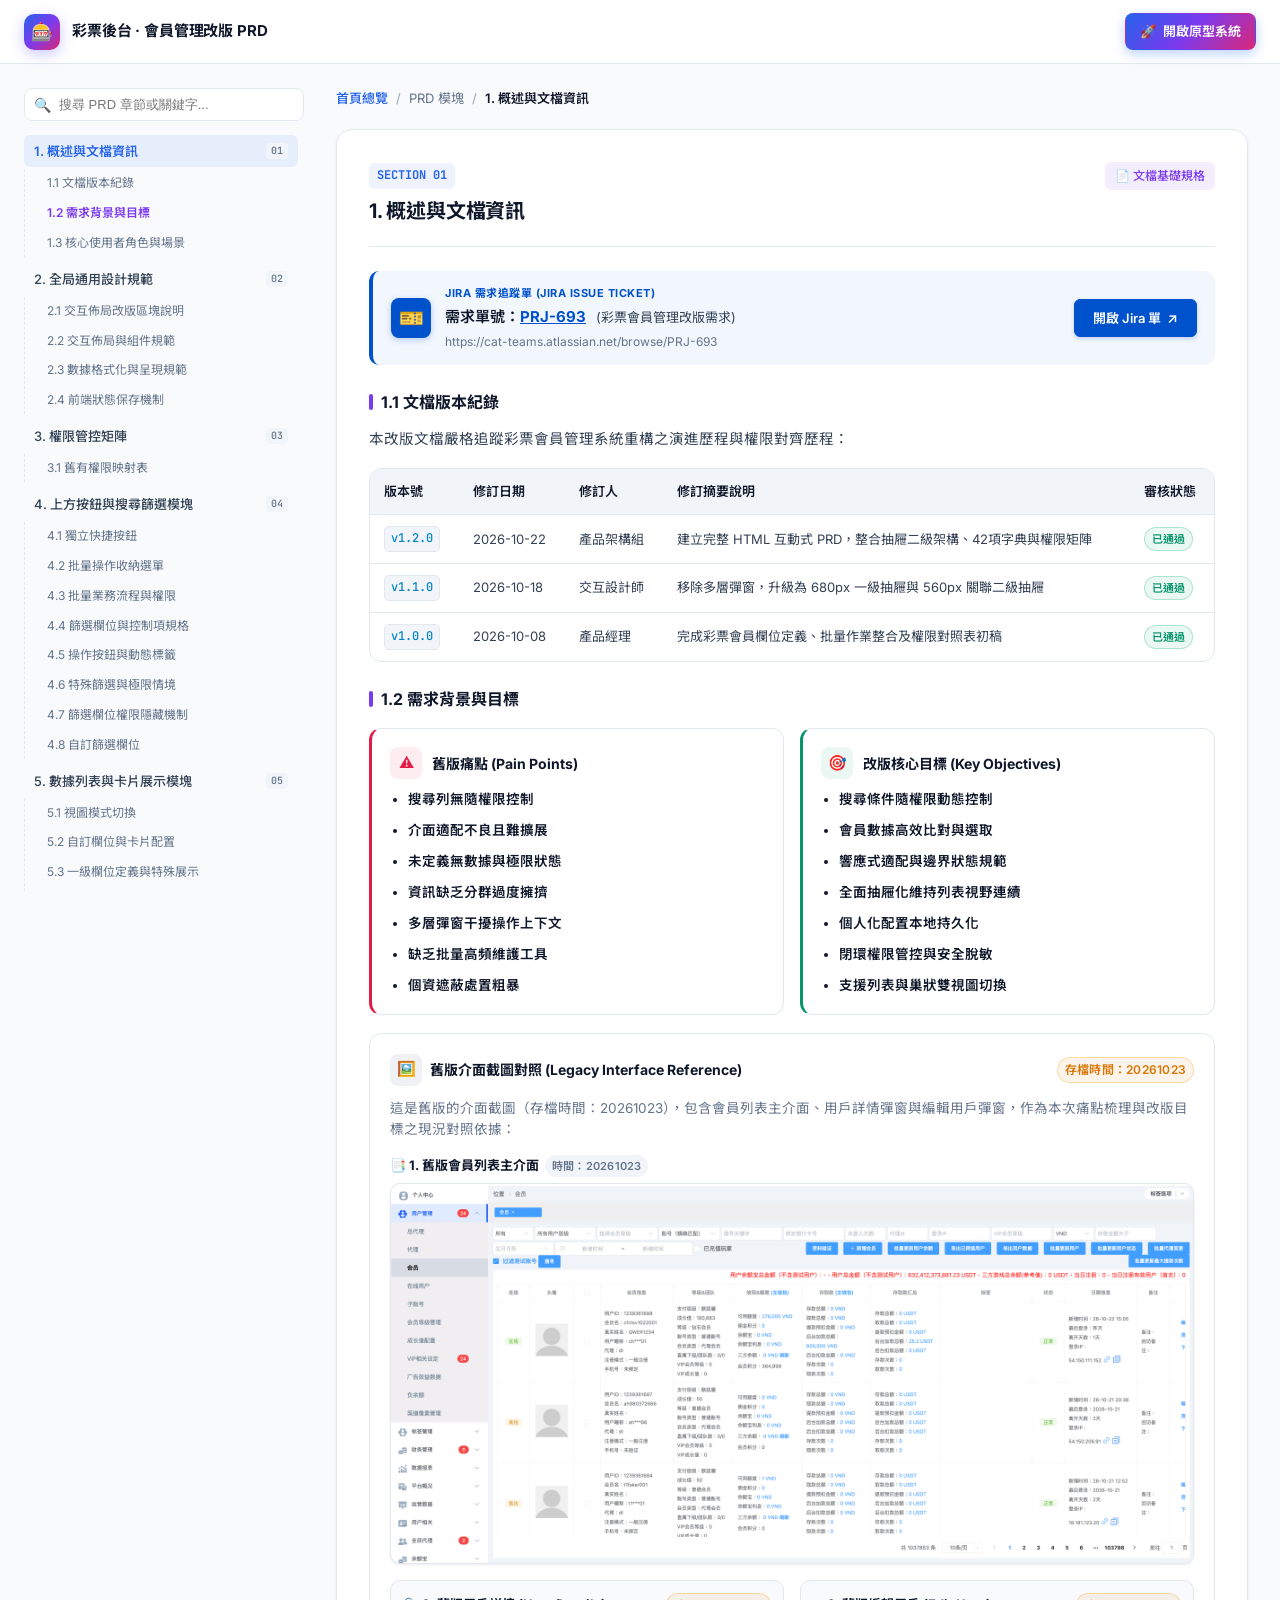
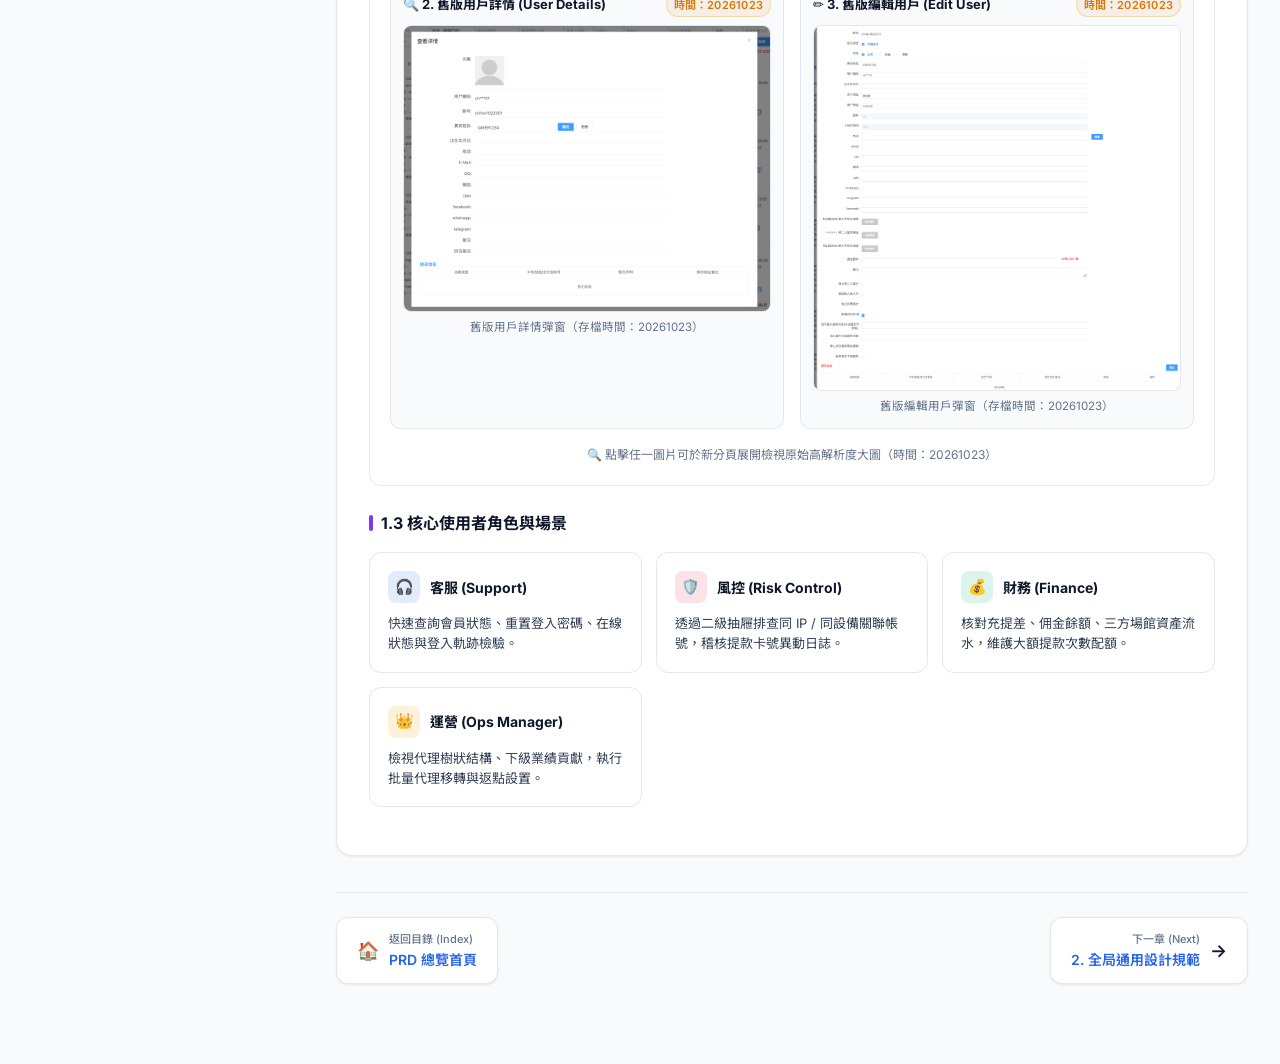
==== commit 5ec8847f: "feat: 整合篩選欄位規格、優化版面左側固定與畫布放大、移除頂部版本與審核標籤" ====
--- a/section-1.html
+++ b/section-1.html
@@ -24,11 +24,7 @@
     <a href="index.html" class="brand-area">
       <div class="brand-icon">🎰</div>
       <div class="brand-info">
-        <h1>
-          彩票後台 · 會員管理改版 PRD
-          <span class="badge-tag badge-primary">v1.2.0</span>
-          <span class="badge-tag badge-emerald">已審核通過</span>
-        </h1>
+        <h1>彩票後台 · 會員管理改版 PRD</h1>
       </div>
     </a>
 
@@ -38,13 +34,6 @@
         <span>🚀</span>
         <span>開啟原型系統</span>
       </a>
-
-      <!-- Quick Embed Preview Trigger -->
-      <button class="btn btn-outline"
-        onclick="openPrototypeModal('https://pm-doc-new-sport.pages.dev/content.html?mock=normal')">
-        <span>👁️</span>
-        <span>即時預覽</span>
-      </button>
     </div>
   </header>
 
@@ -79,7 +68,7 @@
             </a>
             <ul class="toc-sublist">
               <li><a href="section-2.html#sec-2-1" class="toc-sublink">2.1 交互佈局改版區塊說明</a></li>
-              <li><a href="section-2.html#sec-2-2" class="toc-sublink">2.2 交互佈局與組件規範 (抽屜模式)</a></li>
+              <li><a href="section-2.html#sec-2-2" class="toc-sublink">2.2 交互佈局與組件規範</a></li>
               <li><a href="section-2.html#sec-2-3" class="toc-sublink">2.3 數據格式化與呈現規範</a></li>
               <li><a href="section-2.html#sec-2-4" class="toc-sublink">2.4 前端狀態保存機制</a></li>
             </ul>
@@ -115,7 +104,7 @@
               <span class="toc-badge">05</span>
             </a>
             <ul class="toc-sublist">
-              <li><a href="section-5.html#sec-5-1" class="toc-sublink">5.1 視圖模式切換 (列表/巢狀)</a></li>
+              <li><a href="section-5.html#sec-5-1" class="toc-sublink">5.1 視圖模式切換</a></li>
               <li><a href="section-5.html#sec-5-2" class="toc-sublink">5.2 自訂欄位與卡片配置</a></li>
               <li><a href="section-5.html#sec-5-3" class="toc-sublink">5.3 一級欄位定義與特殊展示</a></li>
               <li><a href="section-5.html#sec-5-3-2" class="toc-sublink">5.3.2 列表模式展開卡片規格</a></li>
@@ -127,9 +116,9 @@
               <span class="toc-badge">06</span>
             </a>
             <ul class="toc-sublist">
-              <li><a href="section-6.html#sec-6-1" class="toc-sublink">6.1 編輯用戶抽屜 (基本信息/設置)</a></li>
-              <li><a href="section-6.html#sec-6-2" class="toc-sublink">6.2 會員詳情抽屜 (4大分頁)</a></li>
-              <li><a href="section-6.html#sec-6-3" class="toc-sublink">6.3 二級抽屜互動機制 (同IP/設備)</a></li>
+              <li><a href="section-6.html#sec-6-1" class="toc-sublink">6.1 編輯用戶抽屜</a></li>
+              <li><a href="section-6.html#sec-6-2" class="toc-sublink">6.2 會員詳情抽屜</a></li>
+              <li><a href="section-6.html#sec-6-3" class="toc-sublink">6.3 二級抽屜互動機制</a></li>
             </ul>
           </li>
           <li class="toc-item">
@@ -138,9 +127,9 @@
               <span class="toc-badge">07</span>
             </a>
             <ul class="toc-sublist">
-              <li><a href="section-7.html#sec-7-1" class="toc-sublink">7.1 正常狀態 (Normal State)</a></li>
-              <li><a href="section-7.html#sec-7-2" class="toc-sublink">7.2 無數據狀態 (Empty State)</a></li>
-              <li><a href="section-7.html#sec-7-3" class="toc-sublink">7.3 極限狀態 (Edge / Extreme State)</a></li>
+              <li><a href="section-7.html#sec-7-1" class="toc-sublink">7.1 正常狀態</a></li>
+              <li><a href="section-7.html#sec-7-2" class="toc-sublink">7.2 無數據狀態</a></li>
+              <li><a href="section-7.html#sec-7-3" class="toc-sublink">7.3 極限狀態</a></li>
             </ul>
           </li>
           <li class="toc-item">
@@ -149,11 +138,11 @@
               <span class="toc-badge">08</span>
             </a>
             <ul class="toc-sublist">
-              <li><a href="section-8.html#sec-8-1" class="toc-sublink">8.1 基礎帳號與狀態 (12項)</a></li>
-              <li><a href="section-8.html#sec-8-2" class="toc-sublink">8.2 等級與額度 (7項)</a></li>
-              <li><a href="section-8.html#sec-8-3" class="toc-sublink">8.3 財務與資金流水 (13項)</a></li>
-              <li><a href="section-8.html#sec-8-4" class="toc-sublink">8.4 關係、推薦與軌跡 (8項)</a></li>
-              <li><a href="section-8.html#sec-8-5" class="toc-sublink">8.5 備註欄位 (2項)</a></li>
+              <li><a href="section-8.html#sec-8-1" class="toc-sublink">8.1 基礎帳號與狀態</a></li>
+              <li><a href="section-8.html#sec-8-2" class="toc-sublink">8.2 等級與額度</a></li>
+              <li><a href="section-8.html#sec-8-3" class="toc-sublink">8.3 財務與資金流水</a></li>
+              <li><a href="section-8.html#sec-8-4" class="toc-sublink">8.4 關係、推薦與軌跡</a></li>
+              <li><a href="section-8.html#sec-8-5" class="toc-sublink">8.5 備註欄位</a></li>
             </ul>
           </li>
         </ul>
--- a/css/style.css
+++ b/css/style.css
@@ -38,6 +38,11 @@
       padding: 0;
     }
 
+    html {
+      scroll-behavior: smooth;
+      overflow-x: clip;
+    }
+
     body {
       font-family: 'Inter', 'Noto Sans TC', system-ui, -apple-system, sans-serif;
       background-color: var(--bg-body);
@@ -45,7 +50,9 @@
       line-height: 1.65;
       font-size: 15px;
       transition: background-color 0.25s ease, color 0.25s ease;
-      overflow-x: hidden;
+      overflow-x: clip;
+      width: 100%;
+      min-height: 100vh;
     }
 
     /* Scrollbar */
@@ -201,10 +208,13 @@
     /* Prototype Hero Quick Banner */
     .prototype-hero {
       background: linear-gradient(180deg, #eff6ff 0%, #ffffff 100%);
-      border-bottom: 1px solid var(--border-subtle);
+      border: 1px solid var(--border-subtle);
+      border-radius: 16px;
       padding: 24px;
       position: relative;
       overflow: hidden;
+      margin-bottom: 24px;
+      box-shadow: var(--shadow-sm);
     }
     .prototype-hero::before {
       content: '';
@@ -218,8 +228,8 @@
     }
 
     .hero-content {
-      max-width: 1380px;
-      margin: 0 auto;
+      width: 100%;
+      max-width: 100%;
       display: flex;
       flex-wrap: wrap;
       align-items: center;
@@ -300,24 +310,31 @@
       border-color: rgba(59, 130, 246, 0.3);
     }
 
-    /* Main Container Layout */
+    /* Main Container Layout: Sidebar anchored to far left, middle content expanded without horizontal scroll */
     .app-container {
-      max-width: 1420px;
-      margin: 0 auto;
+      width: 100%;
+      max-width: 100%;
+      margin: 0;
       display: grid;
-      grid-template-columns: 290px minmax(0, 1fr);
-      gap: 36px;
-      padding: 32px 24px 80px 24px;
-    }
-
-    /* Left Sidebar: Navigation & Table of Contents */
+      grid-template-columns: 280px minmax(0, 1fr);
+      gap: 32px;
+      padding: 24px 32px 80px 24px;
+      box-sizing: border-box;
+      overflow-x: clip;
+    }
+
+    /* Left Sidebar: Navigation & Table of Contents (Fixed on far left, sticky preview scroll) */
     aside.sidebar {
       position: sticky;
-      top: 88px;
-      height: calc(100vh - 110px);
+      top: 80px;
+      height: calc(100vh - 96px);
       display: flex;
       flex-direction: column;
-      gap: 16px;
+      gap: 14px;
+      align-self: start;
+      width: 280px;
+      flex-shrink: 0;
+      z-index: 20;
     }
 
     .toc-search-box {
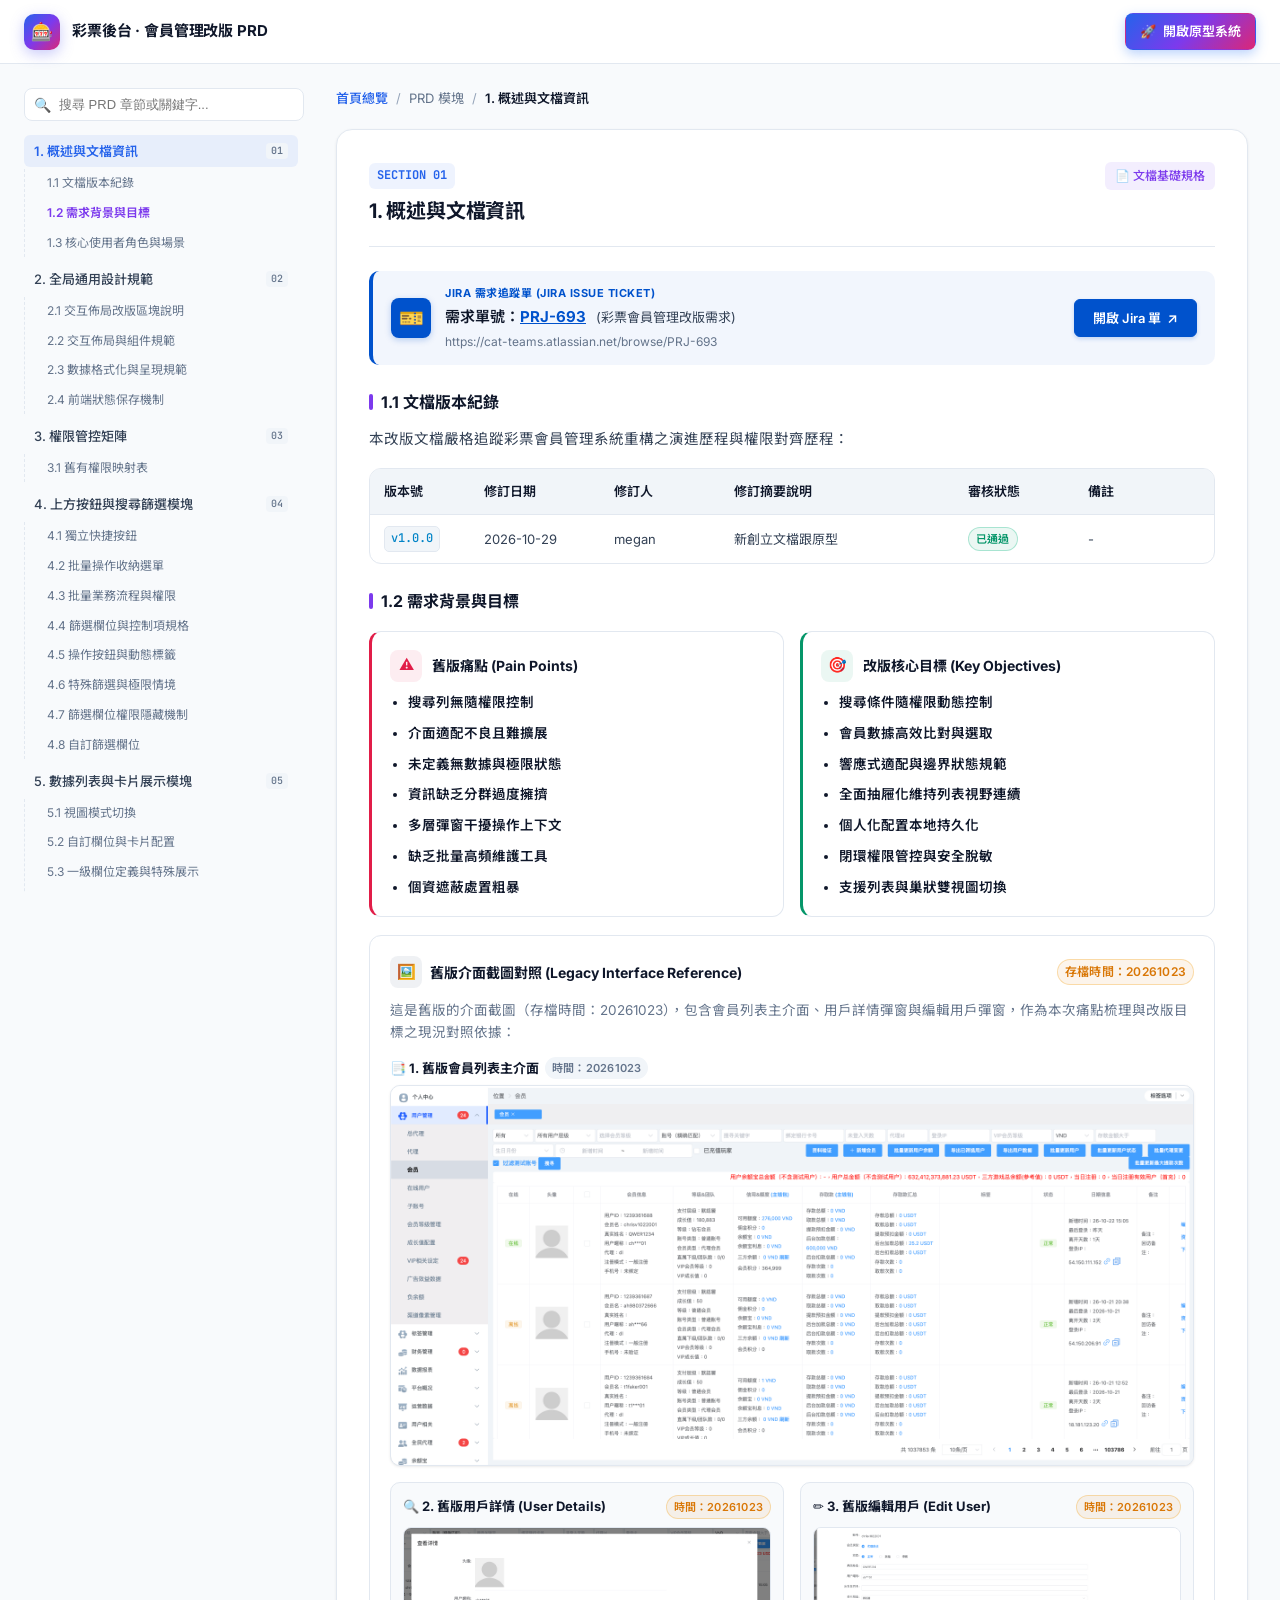
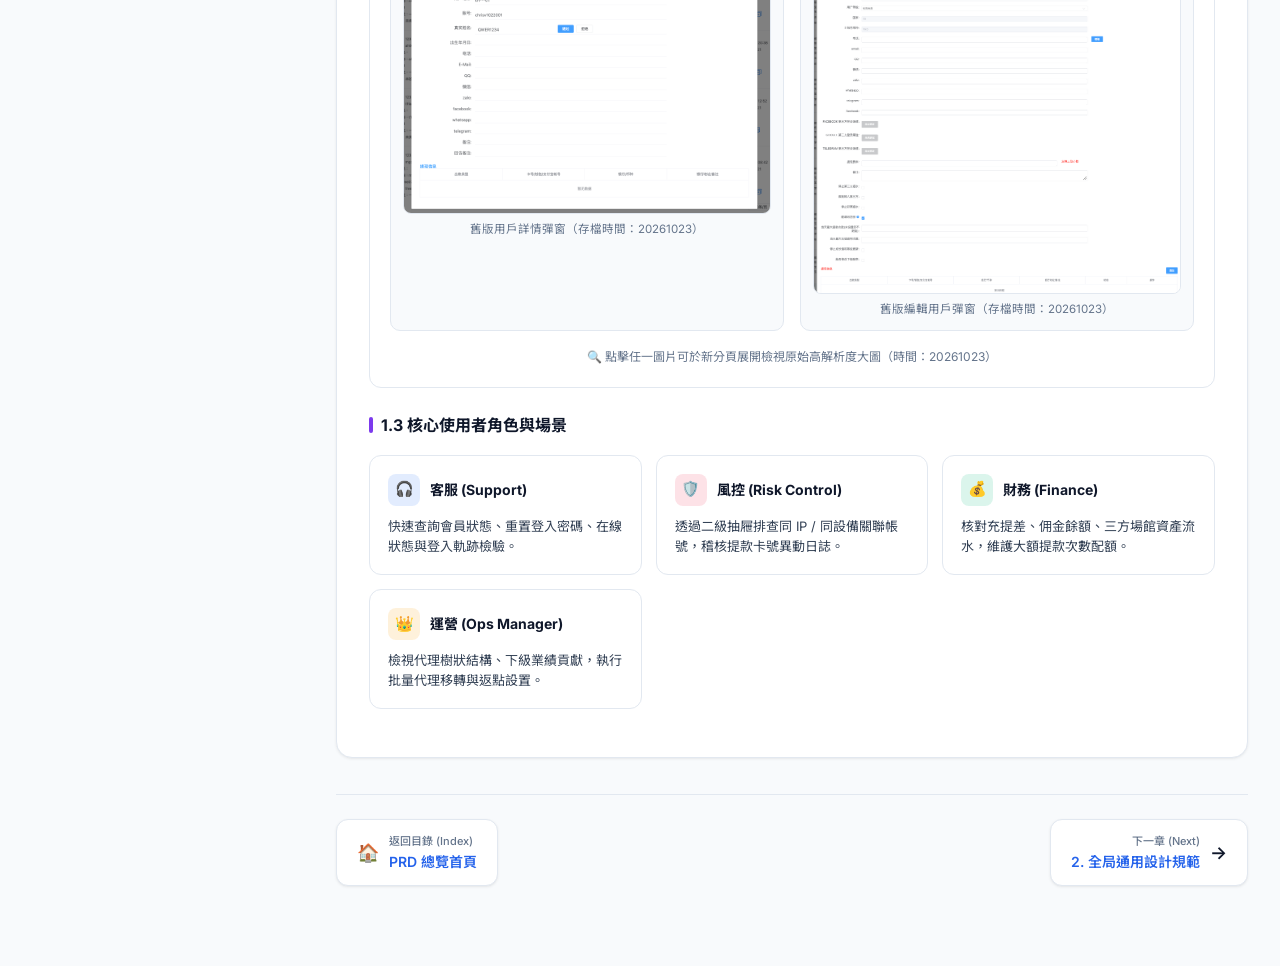
==== commit 1b52bebd: "docs: 更新 1.1 文檔版本紀錄內容為新創立文檔跟原型，編輯人 megan，新增備註欄位" ====
--- a/section-1.html
+++ b/section-1.html
@@ -213,34 +213,22 @@
           <table class="data-table">
             <thead>
               <tr>
-                <th>版本號</th>
-                <th>修訂日期</th>
-                <th>修訂人</th>
+                <th style="width: 100px;">版本號</th>
+                <th style="width: 130px;">修訂日期</th>
+                <th style="width: 120px;">修訂人</th>
                 <th>修訂摘要說明</th>
-                <th>審核狀態</th>
+                <th style="width: 120px;">審核狀態</th>
+                <th style="width: 140px;">備註</th>
               </tr>
             </thead>
             <tbody>
               <tr>
-                <td><span class="code-pill">v1.2.0</span></td>
-                <td>2026-10-22</td>
-                <td>產品架構組</td>
-                <td>建立完整 HTML 互動式 PRD，整合抽屜二級架構、42項字典與權限矩陣</td>
+                <td><span class="code-pill">v1.0.0</span></td>
+                <td>2026-10-29</td>
+                <td>megan</td>
+                <td>新創立文檔跟原型</td>
                 <td><span class="badge-tag badge-emerald">已通過</span></td>
-              </tr>
-              <tr>
-                <td><span class="code-pill">v1.1.0</span></td>
-                <td>2026-10-18</td>
-                <td>交互設計師</td>
-                <td>移除多層彈窗，升級為 680px 一級抽屜與 560px 關聯二級抽屜</td>
-                <td><span class="badge-tag badge-emerald">已通過</span></td>
-              </tr>
-              <tr>
-                <td><span class="code-pill">v1.0.0</span></td>
-                <td>2026-10-08</td>
-                <td>產品經理</td>
-                <td>完成彩票會員欄位定義、批量作業整合及權限對照表初稿</td>
-                <td><span class="badge-tag badge-emerald">已通過</span></td>
+                <td>-</td>
               </tr>
             </tbody>
           </table>
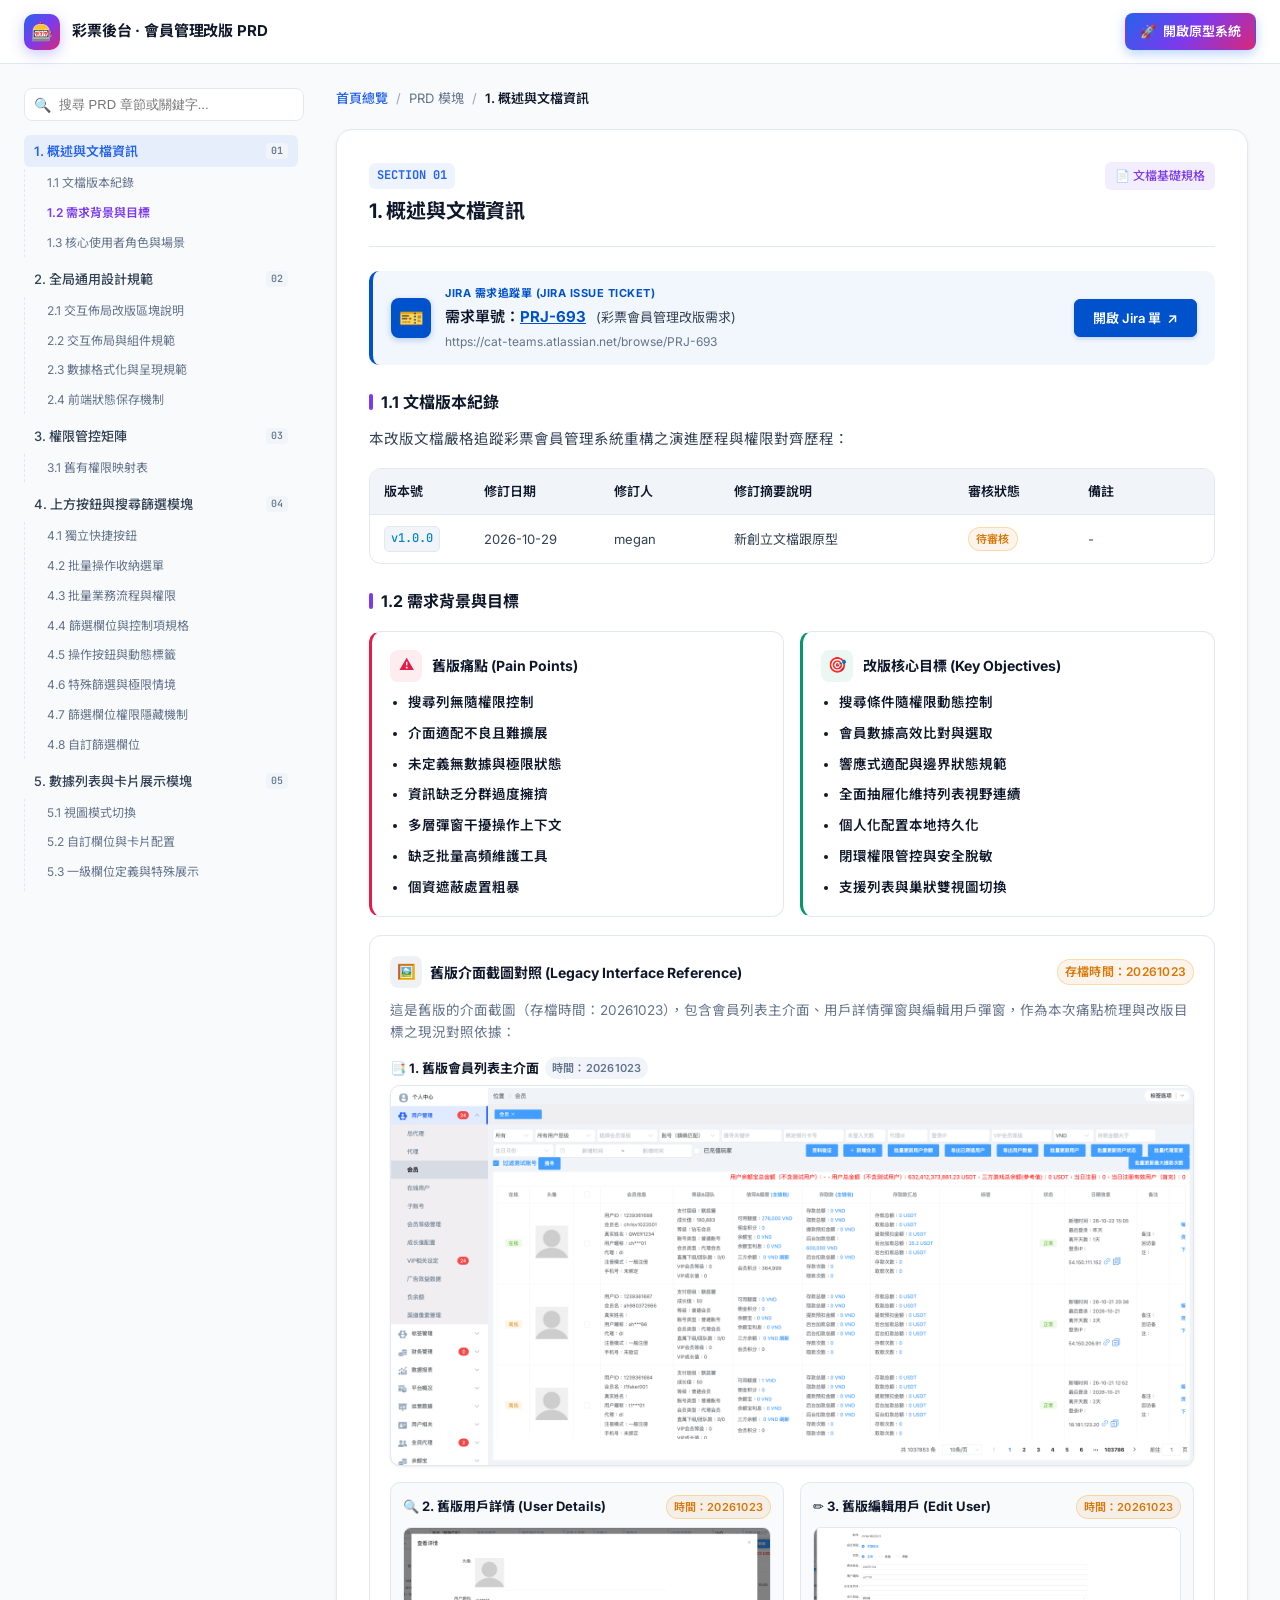
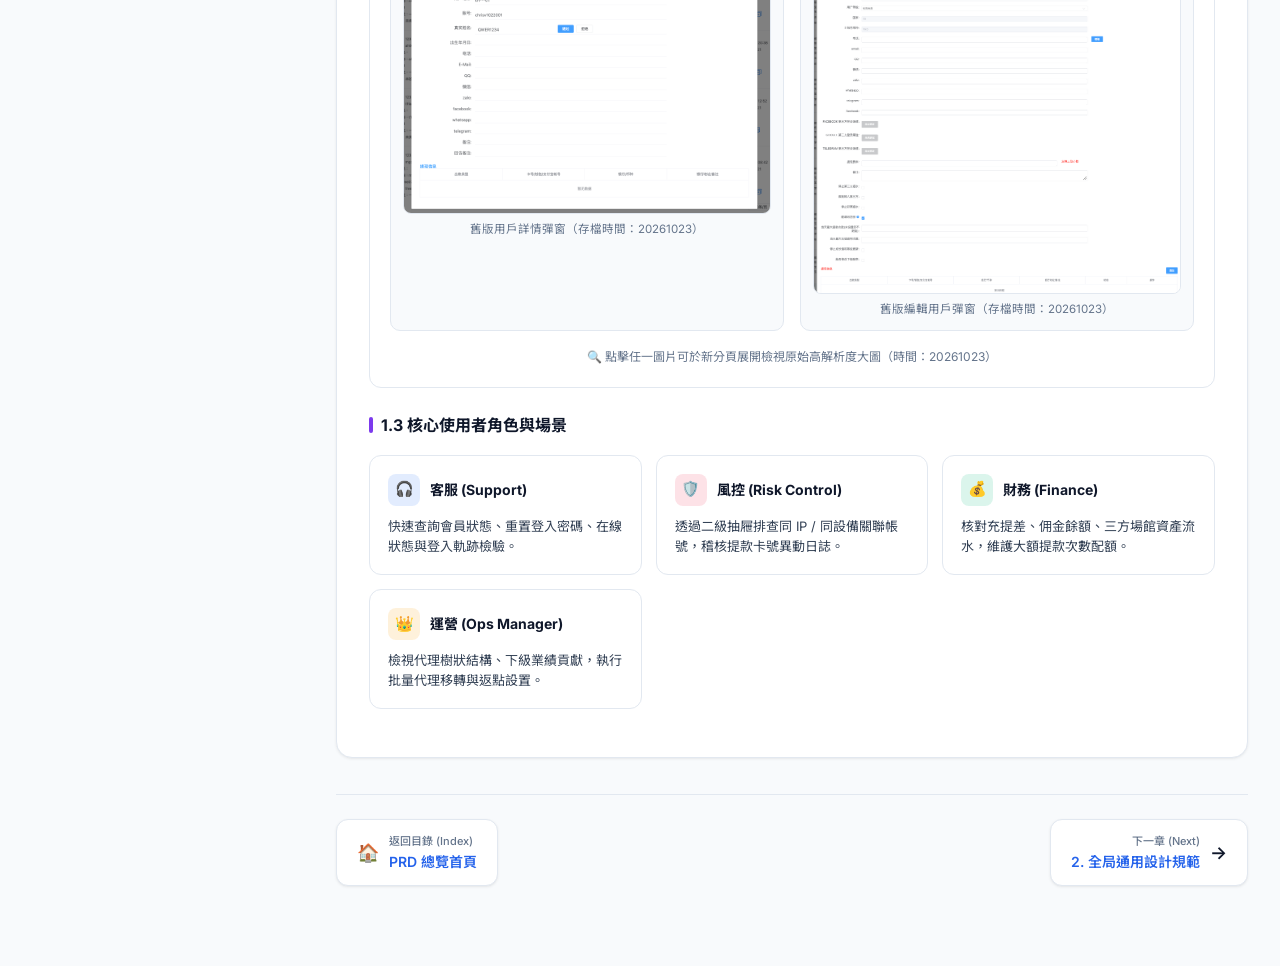
==== commit 801847e7: "docs: 將 1.1 文檔版本紀錄之審核狀態更新為待審核" ====
--- a/section-1.html
+++ b/section-1.html
@@ -227,7 +227,7 @@
                 <td>2026-10-29</td>
                 <td>megan</td>
                 <td>新創立文檔跟原型</td>
-                <td><span class="badge-tag badge-emerald">已通過</span></td>
+                <td><span class="badge-tag badge-amber">待審核</span></td>
                 <td>-</td>
               </tr>
             </tbody>
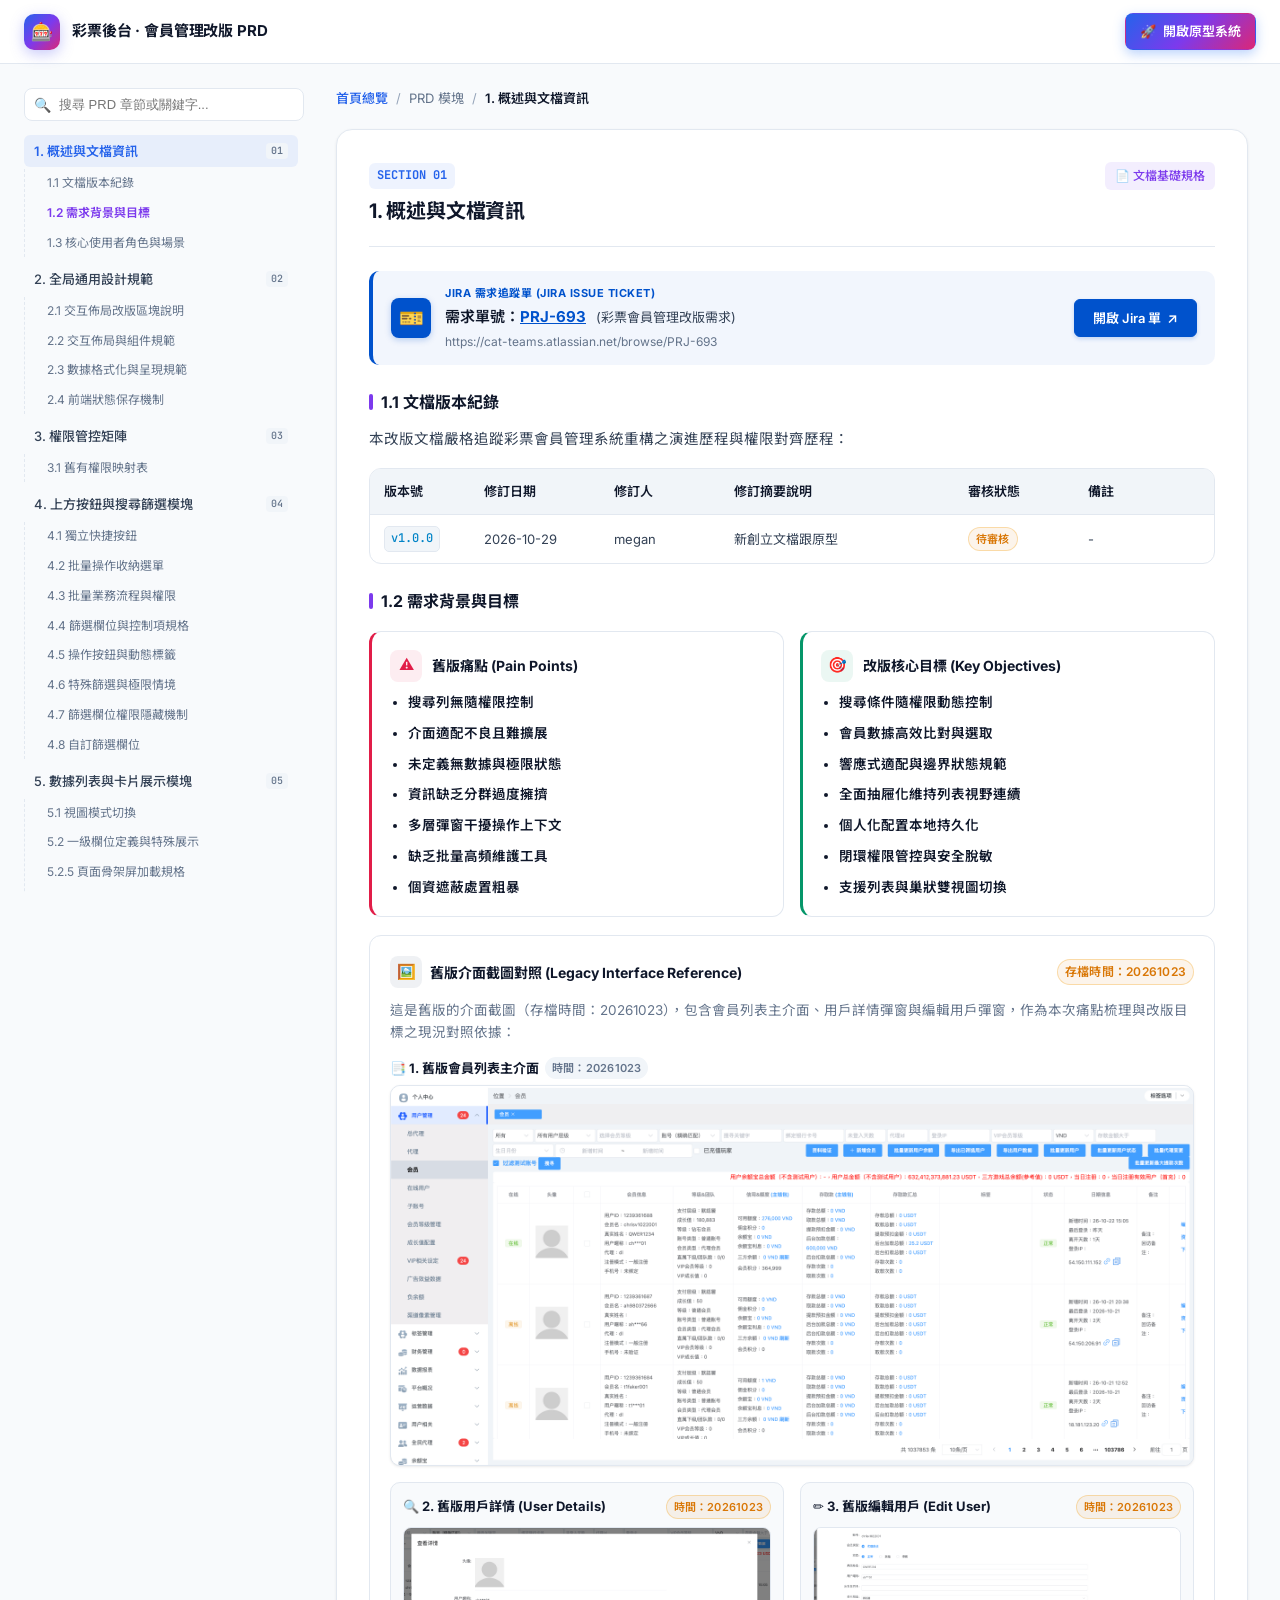
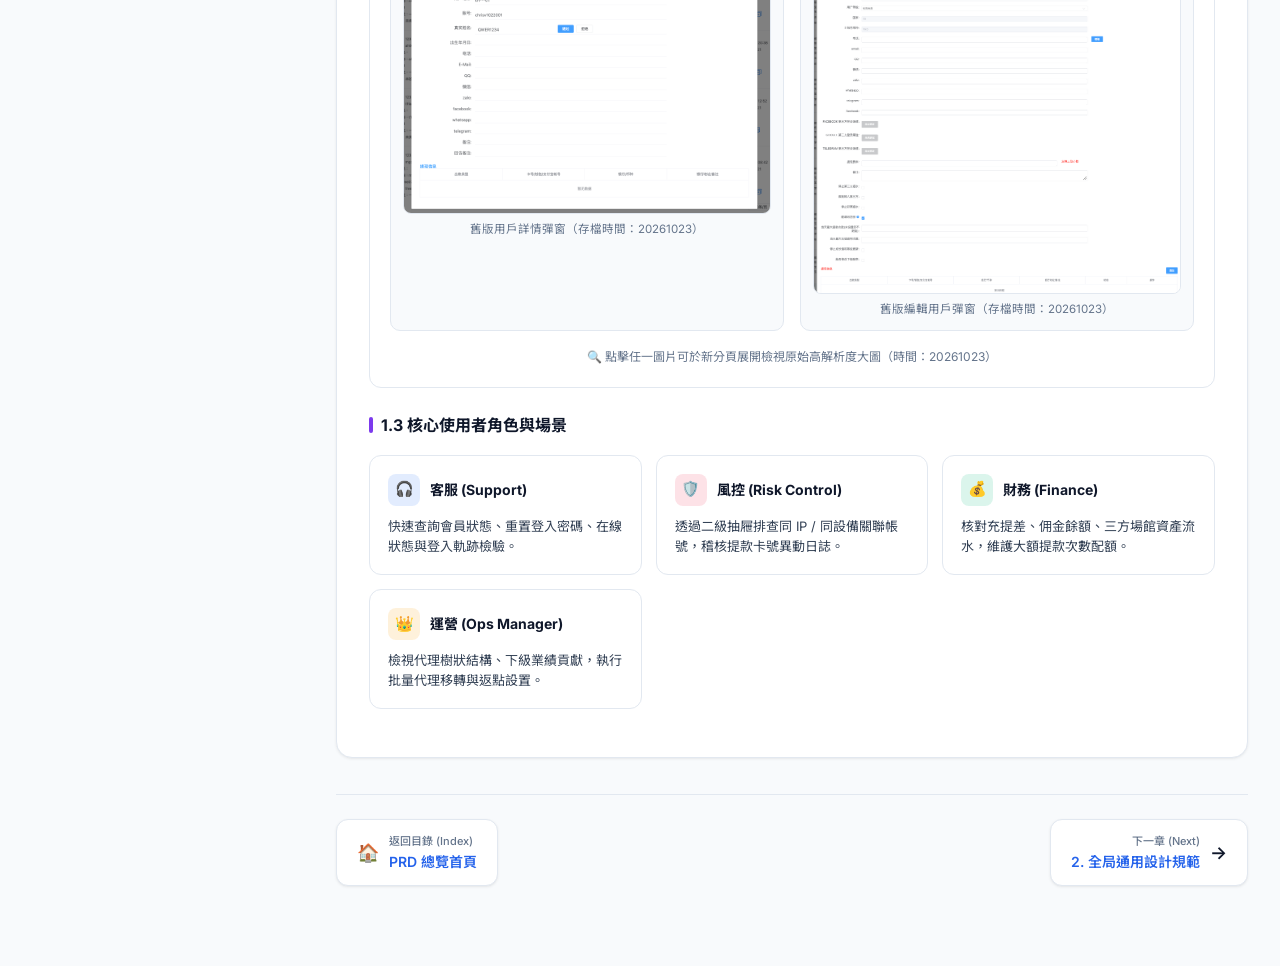
==== commit e4fa2597: "refactor: swap Section 5.2 and 5.3, add 5.2.5 skeleton screen loading specification, and sync outlin" ====
--- a/section-1.html
+++ b/section-1.html
@@ -105,9 +105,9 @@
             </a>
             <ul class="toc-sublist">
               <li><a href="section-5.html#sec-5-1" class="toc-sublink">5.1 視圖模式切換</a></li>
-              <li><a href="section-5.html#sec-5-2" class="toc-sublink">5.2 自訂欄位與卡片配置</a></li>
-              <li><a href="section-5.html#sec-5-3" class="toc-sublink">5.3 一級欄位定義與特殊展示</a></li>
-              <li><a href="section-5.html#sec-5-3-2" class="toc-sublink">5.3.2 列表模式展開卡片規格</a></li>
+              <li><a href="section-5.html#sec-5-2" class="toc-sublink">5.2 一級欄位定義與特殊展示</a></li>
+              <li><a href="section-5.html#sec-5-2-5" class="toc-sublink">5.2.5 頁面骨架屏加載規格</a></li>
+              <li><a href="section-5.html#sec-5-3" class="toc-sublink">5.3 自訂欄位與卡片配置</a></li>
             </ul>
           </li>
           <li class="toc-item">
--- a/css/style.css
+++ b/css/style.css
@@ -991,3 +991,19 @@
   padding-top: 10px;
   border-top: 1px dashed var(--border-subtle);
 }
+
+/* Skeleton Loading Shimmer Animation */
+@keyframes skeleton-shimmer {
+  0% {
+    background-position: -200% 0;
+  }
+  100% {
+    background-position: 200% 0;
+  }
+}
+.skeleton-shimmer-bar {
+  background: linear-gradient(90deg, #f1f5f9 25%, #e2e8f0 50%, #f1f5f9 75%);
+  background-size: 200% 100%;
+  animation: skeleton-shimmer 1.5s infinite;
+  border-radius: 4px;
+}
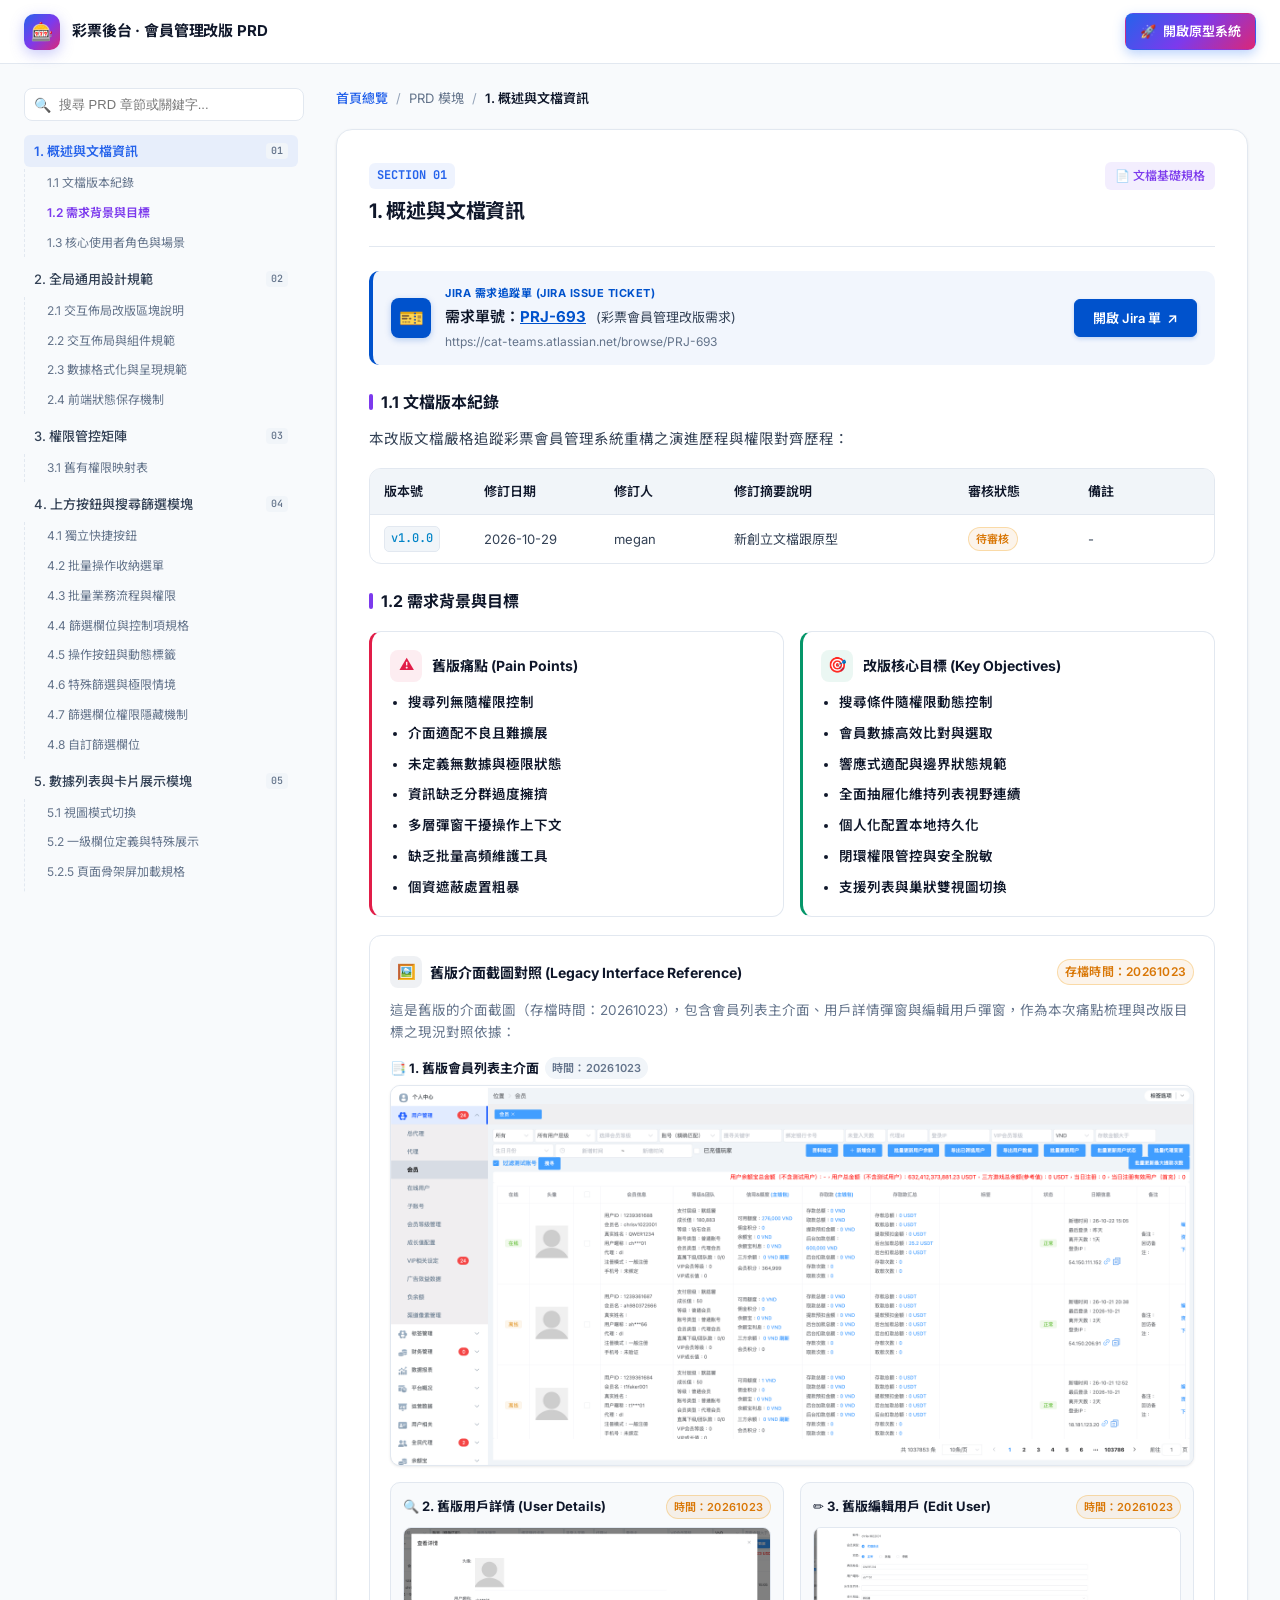
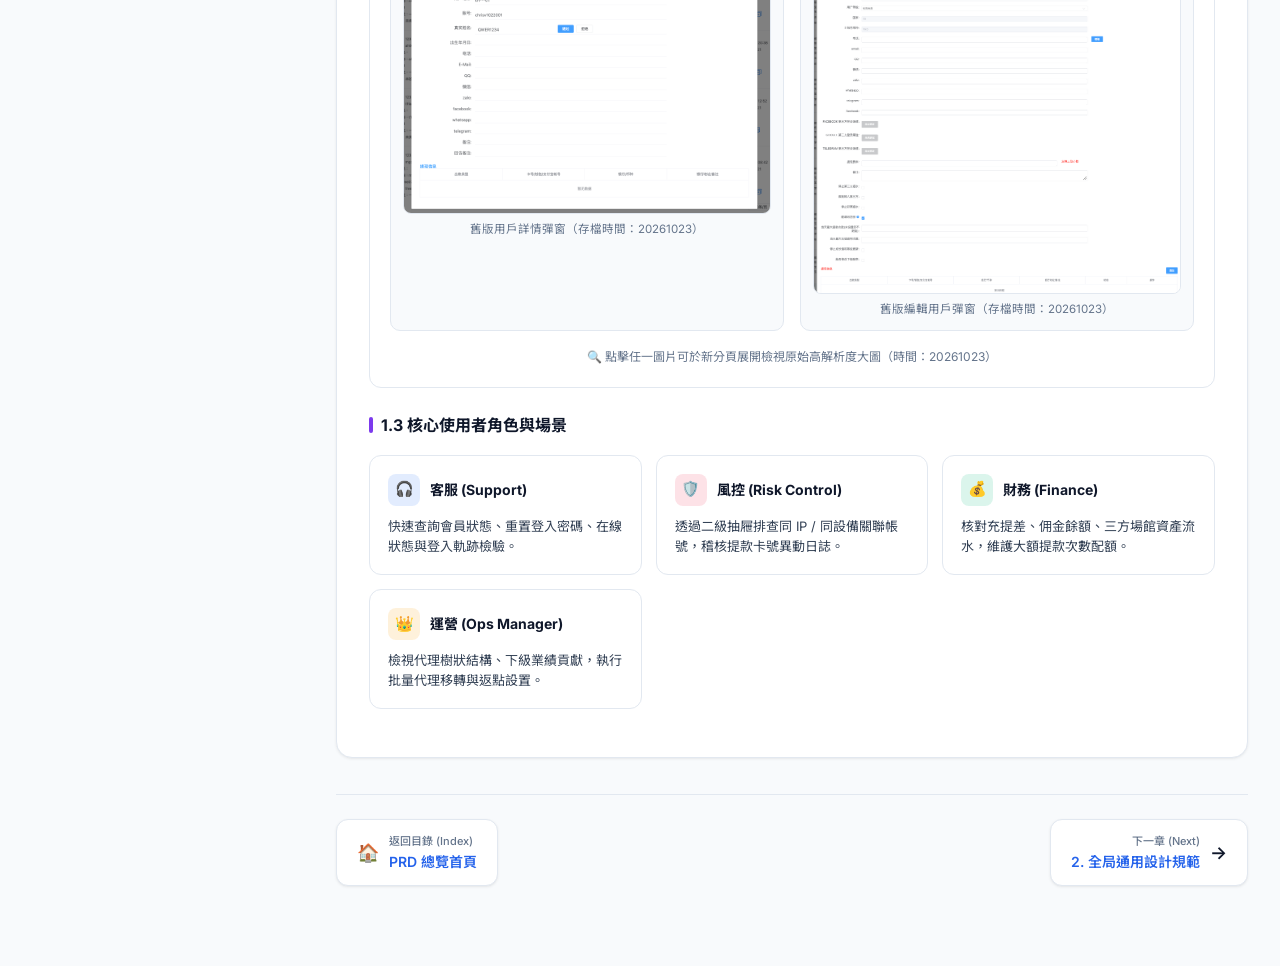
==== commit 4fa1ebc7: "feat(section-5): add 5.4 sticky bottom summary bar specs, interactive demo, and hover tooltip" ====
--- a/section-1.html
+++ b/section-1.html
@@ -108,6 +108,7 @@
               <li><a href="section-5.html#sec-5-2" class="toc-sublink">5.2 一級欄位定義與特殊展示</a></li>
               <li><a href="section-5.html#sec-5-2-5" class="toc-sublink">5.2.5 頁面骨架屏加載規格</a></li>
               <li><a href="section-5.html#sec-5-3" class="toc-sublink">5.3 自訂欄位與卡片配置</a></li>
+              <li><a href="section-5.html#sec-5-4" class="toc-sublink">5.4 底部金額匯總列規範</a></li>
             </ul>
           </li>
           <li class="toc-item">
--- a/css/style.css
+++ b/css/style.css
@@ -642,11 +642,47 @@
       color: #0284c7;
       display: inline-block;
       font-weight: 500;
+      white-space: nowrap;
+      word-break: keep-all;
     }
     .code-pill.muted {
       color: #64748b;
       background: #f1f5f9;
       border-color: #cbd5e1;
+    }
+
+    /* Global Anti-Truncation & Button Pill Classes */
+    .btn-pill, .badge-pill, .status-pill, .tag-pill {
+      display: inline-flex;
+      align-items: center;
+      justify-content: center;
+      white-space: nowrap;
+      word-break: keep-all;
+      flex-shrink: 0;
+      border-radius: 4px;
+      padding: 2px 8px;
+      font-size: 11px;
+      font-weight: 700;
+      line-height: 1.4;
+      text-decoration: none;
+    }
+    .btn-pill-group {
+      display: inline-flex;
+      align-items: center;
+      gap: 6px;
+      white-space: nowrap;
+      flex-wrap: nowrap;
+    }
+    .btn-pill-success { background: #10b981; color: #ffffff; }
+    .btn-pill-danger { background: #ef4444; color: #ffffff; }
+    .btn-pill-secondary { background: #64748b; color: #ffffff; }
+    .status-pill-success { background: #d1fae5; color: #065f46; }
+    .status-pill-danger { background: #fee2e2; color: #991b1b; }
+
+    /* Custom Tooltip on Hover */
+    .has-tooltip:hover .custom-tooltip {
+      visibility: visible !important;
+      opacity: 1 !important;
     }
 
     /* Alert / Callout Boxes */
